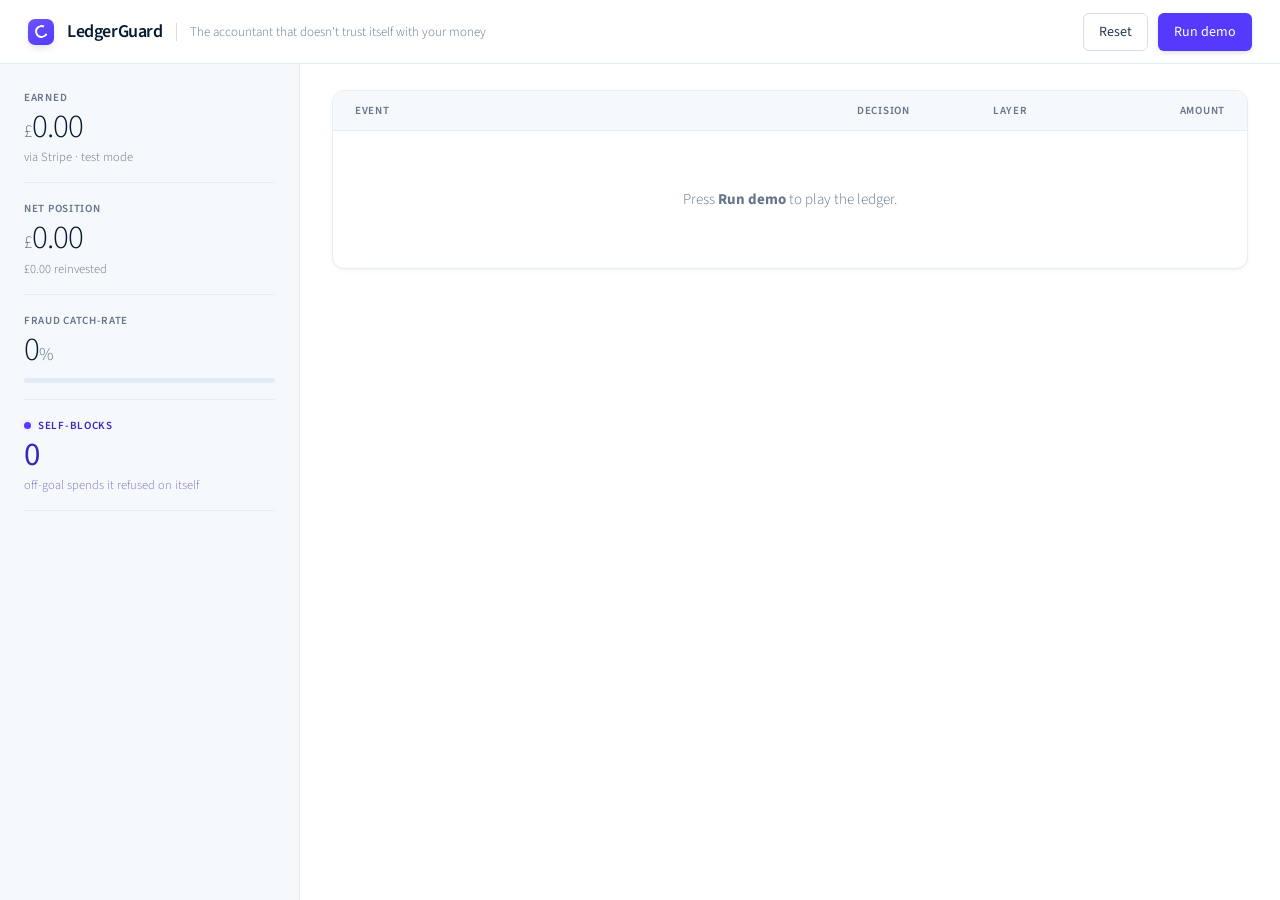
==== dashboard/index.html @ 9ee5ddbf "feat: live /state web server + Stripe-language dashboard; scrub handoff docs" ====
<!doctype html>
<html lang="en">
<head>
<meta charset="utf-8" />
<meta name="viewport" content="width=device-width, initial-scale=1" />
<title>LedgerGuard</title>
<link rel="preconnect" href="https://fonts.googleapis.com" />
<link rel="preconnect" href="https://fonts.gstatic.com" crossorigin />
<link href="https://fonts.googleapis.com/css2?family=Source+Sans+3:wght@300;400;500;600&family=Source+Code+Pro:wght@400;500;600&display=swap" rel="stylesheet" />
<style>
  /* Stripe-native design language adapted into a fintech ops dashboard.
     Two-axis visual system:
       - decision color (green/red/amber) says WHAT the agent decided
       - Stripe purple marks SELF-GOVERNANCE — the differentiator, never red,
         because the agent refusing its own bad spend is a trust signal, not an error.
     White canvas, deep-navy ink, weight-300 display numerals, mono for tabular
     money so decimals align, blue-tinted elevation. */
  :root {
    --bg: #ffffff;
    --canvas: #f6f9fc;
    --ink: #061b31;
    --label: #273951;
    --body: #64748d;
    --faint: #aab4c2;
    --border: #e5edf5;
    --border-strong: #d6dee8;
    --purple: #533afd;
    --purple-hover: #4434d4;
    --purple-ink: #3826c4;
    --purple-wash: #f3f1ff;
    --purple-edge: #ddd6ff;
    --green: #15be53;
    --green-ink: #0a7d36;
    --green-wash: #e8f8ef;
    --green-edge: #c4ead2;
    --red: #df1b41;
    --red-ink: #b3093c;
    --red-wash: #fdeef1;
    --red-edge: #f3cdd6;
    --amber: #e0a32e;
    --amber-ink: #8f6100;
    --amber-wash: #fdf4e3;
    --amber-edge: #f1ddb4;
    --shadow-amb: rgba(23,23,23,0.05) 0px 2px 5px -1px, rgba(23,23,23,0.03) 0px 1px 3px -1px;
    --shadow-lift: rgba(50,50,93,0.16) 0px 13px 27px -10px, rgba(0,0,0,0.08) 0px 8px 16px -10px;
    --mono: 'Source Code Pro', ui-monospace, SFMono-Regular, Menlo, monospace;
  }
  * { box-sizing: border-box; }
  html, body { margin: 0; }
  body {
    background: var(--bg); color: var(--ink);
    font-family: 'Source Sans 3', system-ui, -apple-system, 'Segoe UI', Roboto, sans-serif;
    font-feature-settings: "ss01";
    -webkit-font-smoothing: antialiased; text-rendering: optimizeLegibility;
  }
  .tnum { font-variant-numeric: tabular-nums; font-feature-settings: "ss01", "tnum"; }

  header {
    height: 64px; padding: 0 28px; border-bottom: 1px solid var(--border);
    display: flex; align-items: center; justify-content: space-between;
    background: rgba(255,255,255,0.86); backdrop-filter: blur(10px);
    position: sticky; top: 0; z-index: 10;
  }
  .brand { display: flex; align-items: center; gap: 13px; }
  .brand .logo {
    width: 26px; height: 26px; border-radius: 7px; flex: none;
    background: linear-gradient(150deg, #6b54ff, var(--purple));
    box-shadow: rgba(50,50,93,0.22) 0px 4px 9px -3px;
    position: relative;
  }
  .brand .logo::after {
    content: ""; position: absolute; inset: 0; margin: auto;
    width: 9px; height: 9px; border: 2px solid #fff; border-radius: 50%;
    border-right-color: transparent; transform: rotate(-20deg);
  }
  .brand .mark { font-size: 18px; font-weight: 600; letter-spacing: -0.4px; color: var(--ink); }
  .brand .div { width: 1px; height: 18px; background: var(--border-strong); }
  .brand .tag { font-size: 13px; color: var(--body); font-weight: 300; }
  .controls { display: flex; gap: 10px; }
  button {
    font-family: inherit; font-feature-settings: "ss01"; font-size: 14px; font-weight: 400;
    cursor: pointer; padding: 8px 15px; border-radius: 6px; border: 1px solid transparent;
    transition: background .15s, box-shadow .15s, border-color .15s;
  }
  .btn-primary { background: var(--purple); color: #fff; box-shadow: rgba(50,50,93,0.20) 0px 2px 5px -1px; }
  .btn-primary:hover { background: var(--purple-hover); }
  .btn-ghost { background: #fff; color: var(--label); border-color: var(--border-strong); }
  .btn-ghost:hover { border-color: var(--body); }
  button:disabled { opacity: .45; cursor: default; }

  .grid { display: grid; grid-template-columns: 300px 1fr; min-height: calc(100vh - 64px); }
  aside { background: var(--canvas); border-right: 1px solid var(--border); padding: 8px 24px 26px; }
  main { padding: 26px 32px; max-width: 1100px; }

  .metric { padding: 18px 0 16px; border-bottom: 1px solid var(--border); }
  .metric .k {
    font-size: 11px; font-weight: 600; letter-spacing: 0.7px; text-transform: uppercase; color: var(--body);
    display: flex; align-items: center; gap: 7px;
  }
  .metric .v { font-size: 33px; font-weight: 300; letter-spacing: -0.9px; color: var(--ink); margin-top: 5px; line-height: 1.04; }
  .metric .v small { font-size: 18px; color: var(--body); font-weight: 300; }
  .metric .sub { font-size: 12.5px; color: var(--body); font-weight: 300; margin-top: 4px; }
  .track { height: 5px; background: #e3ebf4; border-radius: 3px; margin-top: 11px; overflow: hidden; }
  .track > i { display: block; height: 100%; width: 0; background: var(--purple); border-radius: 3px; transition: width .55s cubic-bezier(.2,.7,.2,1); }

  /* the moat metric: marked by purple (intelligence), not red (error) */
  .metric.moat .k { color: var(--purple-ink); }
  .metric.moat .k .pip { width: 7px; height: 7px; border-radius: 50%; background: var(--purple); box-shadow: 0 0 0 3px var(--purple-wash); }
  .metric.moat .v { color: var(--purple-ink); font-weight: 400; }
  .metric.moat .sub { color: #7a72b8; }

  .pending-wrap:not(:empty) { margin-bottom: 22px; }
  .pending {
    border: 1px solid var(--amber-edge); border-radius: 12px; padding: 18px 20px;
    background: linear-gradient(180deg, var(--amber-wash), #fff); box-shadow: var(--shadow-lift);
  }
  .pending .head { display: flex; align-items: center; gap: 9px; }
  .pending .dot { width: 9px; height: 9px; border-radius: 50%; background: var(--amber); box-shadow: 0 0 0 4px rgba(224,163,46,0.16); }
  .pending .ttl { font-size: 12px; font-weight: 600; letter-spacing: .6px; text-transform: uppercase; color: var(--amber-ink); }
  .pending h3 { margin: 11px 0 5px; font-size: 19px; font-weight: 400; letter-spacing: -0.3px; color: var(--ink); }
  .pending p { margin: 0; font-size: 14px; font-weight: 300; line-height: 1.55; color: var(--body); }
  .pending .meta { margin-top: 9px; font-family: var(--mono); font-size: 12px; color: var(--label); }
  .pending .row { display: flex; gap: 10px; margin-top: 16px; }
  .pending .deny { background: #fff; color: var(--red-ink); border-color: var(--red-edge); }
  .pending .deny:hover { border-color: var(--red); }

  .ledger { border: 1px solid var(--border); border-radius: 12px; overflow: hidden; box-shadow: var(--shadow-amb); background: #fff; }
  .lhead {
    display: grid; grid-template-columns: 1fr 120px 96px 120px; gap: 16px;
    padding: 12px 22px; background: var(--canvas); border-bottom: 1px solid var(--border);
    font-size: 11px; font-weight: 600; letter-spacing: .7px; text-transform: uppercase; color: var(--body);
  }
  .lhead .r { text-align: right; }
  .empty { padding: 58px 20px; text-align: center; color: var(--body); font-weight: 300; font-size: 15px; }
  .lrow {
    display: grid; grid-template-columns: 1fr 120px 96px 120px; gap: 16px;
    padding: 17px 22px; align-items: center; border-bottom: 1px solid var(--border);
    animation: fade .35s ease;
  }
  .lrow:last-child { border-bottom: 0; }
  @keyframes fade { from { opacity: 0; transform: translateY(-3px); } to { opacity: 1; transform: none; } }
  .ev { display: flex; align-items: flex-start; gap: 12px; min-width: 0; }
  .ev .sd { width: 8px; height: 8px; border-radius: 50%; margin-top: 6px; flex: none; }
  .ev .sd.approve { background: var(--green); }
  .ev .sd.block { background: var(--red); }
  .ev .sd.escalate { background: var(--amber); }
  .ev .txt { min-width: 0; }
  .ev .beat { font-size: 14.5px; font-weight: 400; color: var(--ink); line-height: 1.45; }
  .ev .reason { font-size: 12.5px; font-weight: 300; color: var(--body); margin-top: 3px; line-height: 1.55; }
  .gov-tag {
    display: inline-flex; align-items: center; gap: 5px; margin-top: 8px;
    font-size: 10px; font-weight: 600; letter-spacing: .5px; text-transform: uppercase; color: var(--purple-ink);
    background: var(--purple-wash); border: 1px solid var(--purple-edge); padding: 3px 8px 3px 6px; border-radius: 5px;
  }
  .gov-tag::before { content: ""; width: 5px; height: 5px; border-radius: 50%; background: var(--purple); }
  .badge {
    justify-self: start; font-size: 11.5px; font-weight: 500; letter-spacing: .1px;
    padding: 2px 9px; border-radius: 4px; border: 1px solid transparent;
  }
  .badge.approve { background: var(--green-wash); color: var(--green-ink); border-color: var(--green-edge); }
  .badge.block { background: var(--red-wash); color: var(--red-ink); border-color: var(--red-edge); }
  .badge.escalate { background: var(--amber-wash); color: var(--amber-ink); border-color: var(--amber-edge); }
  .layer { font-family: var(--mono); font-size: 12px; font-weight: 500; color: var(--body); letter-spacing: -0.2px; }
  .amt { text-align: right; font-family: var(--mono); font-size: 13.5px; font-weight: 500; color: var(--ink); letter-spacing: -0.3px; }
  .amt.zero { color: var(--faint); font-weight: 400; }

  /* self-governance rows grouped by a faint PURPLE wash (the differentiator),
     while the decision itself keeps its red "Blocked" badge. */
  .lrow.selfgov { background: linear-gradient(90deg, var(--purple-wash), #fff 78%); }
  .lrow.selfgov .ev .beat { font-weight: 500; }
  /* self-governance owns the row signal end-to-end: the status dot goes purple
     (intelligence), even though the Decision badge keeps its literal colour. */
  .lrow.selfgov .ev .sd { background: var(--purple); }
</style>
</head>
<body>
<header>
  <div class="brand">
    <span class="logo"></span>
    <span class="mark">LedgerGuard</span>
    <span class="div"></span>
    <span class="tag">The accountant that doesn't trust itself with your money</span>
  </div>
  <div class="controls">
    <button class="btn-ghost" id="reset">Reset</button>
    <button class="btn-primary" id="run">Run demo</button>
  </div>
</header>

<div class="grid">
  <aside>
    <div class="metric">
      <div class="k">Earned</div>
      <div class="v tnum" id="earnings"><small>&pound;</small>0.00</div>
      <div class="sub">via Stripe &middot; test mode</div>
    </div>
    <div class="metric">
      <div class="k">Net position</div>
      <div class="v tnum" id="net"><small>&pound;</small>0.00</div>
      <div class="sub" id="spendsub">&pound;0.00 reinvested</div>
    </div>
    <div class="metric">
      <div class="k">Fraud catch-rate</div>
      <div class="v tnum" id="catch">0<small>%</small></div>
      <div class="track"><i id="catchbar"></i></div>
    </div>
    <div class="metric moat">
      <div class="k"><span class="pip"></span>Self-blocks</div>
      <div class="v tnum" id="selfblocks">0</div>
      <div class="sub">off-goal spends it refused on itself</div>
    </div>
  </aside>

  <main>
    <div class="pending-wrap" id="pending"></div>
    <div class="ledger">
      <div class="lhead">
        <span>Event</span><span>Decision</span><span>Layer</span><span class="r">Amount</span>
      </div>
      <div id="feed"><div class="empty">Press <b>Run demo</b> to play the ledger.</div></div>
    </div>
  </main>
</div>

<script>
const money = n => "\u00A3" + Number(n || 0).toFixed(2);
const DLABEL = { approve: "Approved", block: "Blocked", escalate: "Escalated" };
const LLABEL = { rules: "Rules", llm: "LLM", escalate: "Escalate" };

function isSelfGov(r) { return r.kind === "self_spend"; }

function render(s) {
  document.getElementById("earnings").innerHTML = "<small>\u00A3</small>" + Number(s.earnings||0).toFixed(2);
  const net = Number(s.net||0);
  document.getElementById("net").innerHTML = (net<0?"-":"") + "<small>\u00A3</small>" + Math.abs(net).toFixed(2);
  document.getElementById("spendsub").textContent = money(s.spend) + " reinvested";
  const pct = Math.round((s.catch_rate||0)*100);
  document.getElementById("catch").innerHTML = pct + "<small>%</small>";
  document.getElementById("catchbar").style.width = pct + "%";
  document.getElementById("selfblocks").textContent =
    (s.timeline||[]).filter(r => r.kind==="self_spend" && r.decision==="block").length;

  const p = document.getElementById("pending");
  const a = s.awaiting_approval;
  p.innerHTML = a ? `
    <div class="pending">
      <div class="head"><span class="dot"></span><span class="ttl">Owner approval needed</span></div>
      <h3>${a.beat || a.event_id}</h3>
      <p>${a.reason || ""}</p>
      <div class="meta">risk ${a.risk ?? "?"}${a.amount!=null ? "  \u00B7  "+money(a.amount)+" "+(a.currency||"") : ""}</div>
      <div class="row">
        <button class="btn-primary" onclick="act('${a.approve_url}')">Approve</button>
        <button class="btn-ghost deny" onclick="act('${a.deny_url}')">Deny</button>
      </div>
    </div>` : "";

  const feed = document.getElementById("feed");
  const rows = s.timeline || [];
  if (!rows.length) { feed.innerHTML = `<div class="empty">Press <b>Run demo</b> to play the ledger.</div>`; return; }
  feed.innerHTML = rows.map(r => {
    const self = isSelfGov(r);
    const amt = r.amount!=null ? money(r.amount) : "&mdash;";
    const gov = self ? `<span class="gov-tag">Self-governance</span>` : "";
    return `
      <div class="lrow ${self ? "selfgov" : ""}">
        <div class="ev">
          <span class="sd ${r.decision}"></span>
          <span class="txt">
            <span class="beat">${r.beat || r.id}</span>
            <span class="reason">${r.reason || ""}</span>
            ${gov}
          </span>
        </div>
        <span class="badge ${r.decision}">${DLABEL[r.decision]||r.decision}</span>
        <span class="layer">${LLABEL[r.layer]||r.layer||""}</span>
        <span class="amt tnum ${r.amount==null?"zero":""}">${amt}</span>
      </div>`;
  }).join("");
}

async function poll() { try { render(await (await fetch("/state")).json()); } catch (e) {} }
async function act(url) { await fetch(url, { method: "POST" }); poll(); }
document.getElementById("run").onclick   = async () => { await fetch("/run",   { method: "POST" }); };
document.getElementById("reset").onclick = async () => { await fetch("/reset", { method: "POST" }); poll(); };
setInterval(poll, 1000);
poll();
</script>
</body>
</html>
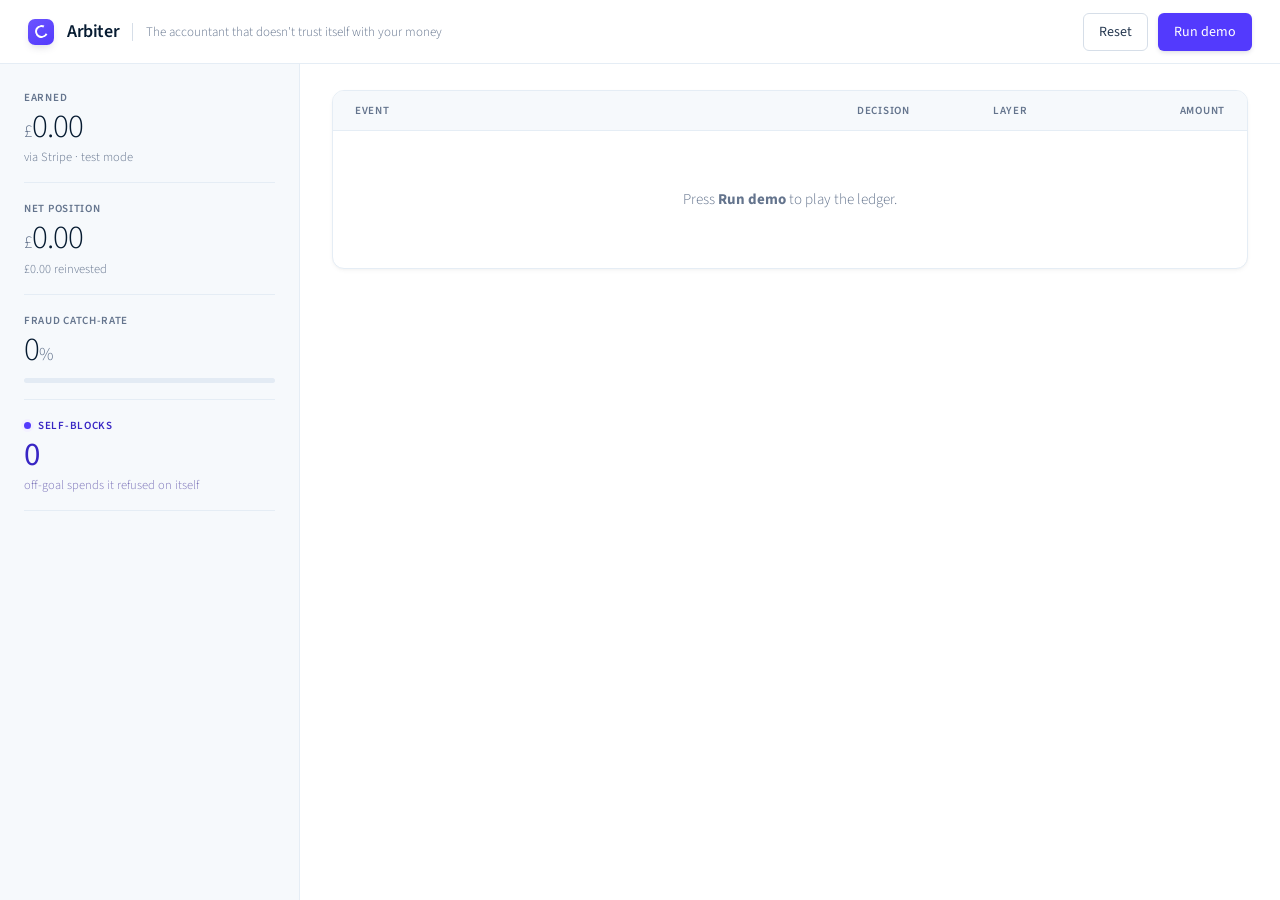
==== commit 32977525: "rename: ledgerguard -> arbiter Project rename across the tree: package dir (git mv, history preserve" ====
--- a/dashboard/index.html
+++ b/dashboard/index.html
@@ -3,7 +3,7 @@
 <head>
 <meta charset="utf-8" />
 <meta name="viewport" content="width=device-width, initial-scale=1" />
-<title>LedgerGuard</title>
+<title>Arbiter</title>
 <link rel="preconnect" href="https://fonts.googleapis.com" />
 <link rel="preconnect" href="https://fonts.gstatic.com" crossorigin />
 <link href="https://fonts.googleapis.com/css2?family=Source+Sans+3:wght@300;400;500;600&family=Source+Code+Pro:wght@400;500;600&display=swap" rel="stylesheet" />
@@ -177,7 +177,7 @@
 <header>
   <div class="brand">
     <span class="logo"></span>
-    <span class="mark">LedgerGuard</span>
+    <span class="mark">Arbiter</span>
     <span class="div"></span>
     <span class="tag">The accountant that doesn't trust itself with your money</span>
   </div>
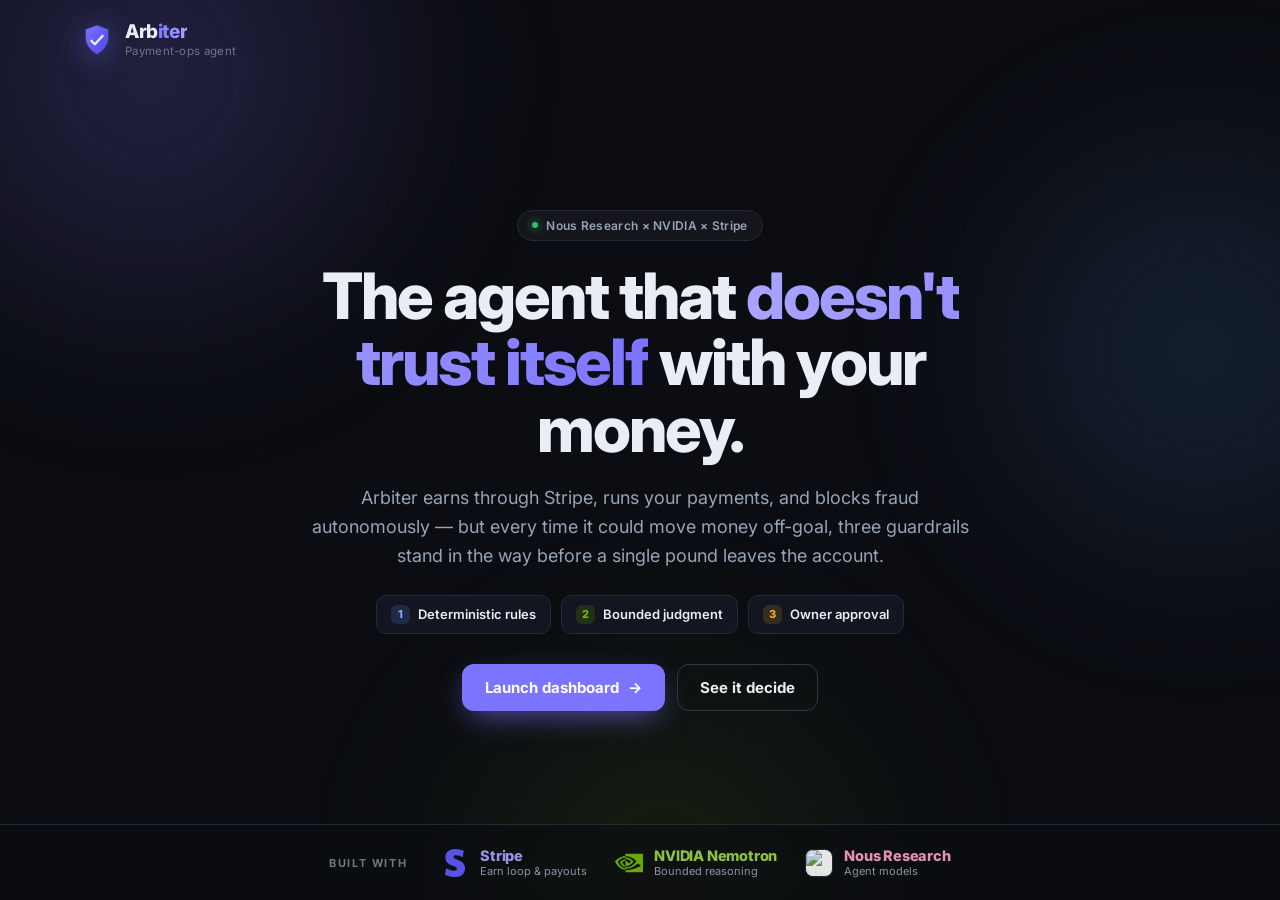
==== commit ababeeae: "Add Arbiter dashboard build (landing + app, run-demo, live poll, approve/deny)" ====
--- a/dashboard/index.html
+++ b/dashboard/index.html
@@ -1,289 +1,255 @@
-<!doctype html>
+<!DOCTYPE html>
 <html lang="en">
 <head>
-<meta charset="utf-8" />
-<meta name="viewport" content="width=device-width, initial-scale=1" />
-<title>Arbiter</title>
-<link rel="preconnect" href="https://fonts.googleapis.com" />
-<link rel="preconnect" href="https://fonts.gstatic.com" crossorigin />
-<link href="https://fonts.googleapis.com/css2?family=Source+Sans+3:wght@300;400;500;600&family=Source+Code+Pro:wght@400;500;600&display=swap" rel="stylesheet" />
-<style>
-  /* Stripe-native design language adapted into a fintech ops dashboard.
-     Two-axis visual system:
-       - decision color (green/red/amber) says WHAT the agent decided
-       - Stripe purple marks SELF-GOVERNANCE — the differentiator, never red,
-         because the agent refusing its own bad spend is a trust signal, not an error.
-     White canvas, deep-navy ink, weight-300 display numerals, mono for tabular
-     money so decimals align, blue-tinted elevation. */
-  :root {
-    --bg: #ffffff;
-    --canvas: #f6f9fc;
-    --ink: #061b31;
-    --label: #273951;
-    --body: #64748d;
-    --faint: #aab4c2;
-    --border: #e5edf5;
-    --border-strong: #d6dee8;
-    --purple: #533afd;
-    --purple-hover: #4434d4;
-    --purple-ink: #3826c4;
-    --purple-wash: #f3f1ff;
-    --purple-edge: #ddd6ff;
-    --green: #15be53;
-    --green-ink: #0a7d36;
-    --green-wash: #e8f8ef;
-    --green-edge: #c4ead2;
-    --red: #df1b41;
-    --red-ink: #b3093c;
-    --red-wash: #fdeef1;
-    --red-edge: #f3cdd6;
-    --amber: #e0a32e;
-    --amber-ink: #8f6100;
-    --amber-wash: #fdf4e3;
-    --amber-edge: #f1ddb4;
-    --shadow-amb: rgba(23,23,23,0.05) 0px 2px 5px -1px, rgba(23,23,23,0.03) 0px 1px 3px -1px;
-    --shadow-lift: rgba(50,50,93,0.16) 0px 13px 27px -10px, rgba(0,0,0,0.08) 0px 8px 16px -10px;
-    --mono: 'Source Code Pro', ui-monospace, SFMono-Regular, Menlo, monospace;
-  }
-  * { box-sizing: border-box; }
-  html, body { margin: 0; }
-  body {
-    background: var(--bg); color: var(--ink);
-    font-family: 'Source Sans 3', system-ui, -apple-system, 'Segoe UI', Roboto, sans-serif;
-    font-feature-settings: "ss01";
-    -webkit-font-smoothing: antialiased; text-rendering: optimizeLegibility;
-  }
-  .tnum { font-variant-numeric: tabular-nums; font-feature-settings: "ss01", "tnum"; }
-
-  header {
-    height: 64px; padding: 0 28px; border-bottom: 1px solid var(--border);
-    display: flex; align-items: center; justify-content: space-between;
-    background: rgba(255,255,255,0.86); backdrop-filter: blur(10px);
-    position: sticky; top: 0; z-index: 10;
-  }
-  .brand { display: flex; align-items: center; gap: 13px; }
-  .brand .logo {
-    width: 26px; height: 26px; border-radius: 7px; flex: none;
-    background: linear-gradient(150deg, #6b54ff, var(--purple));
-    box-shadow: rgba(50,50,93,0.22) 0px 4px 9px -3px;
-    position: relative;
-  }
-  .brand .logo::after {
-    content: ""; position: absolute; inset: 0; margin: auto;
-    width: 9px; height: 9px; border: 2px solid #fff; border-radius: 50%;
-    border-right-color: transparent; transform: rotate(-20deg);
-  }
-  .brand .mark { font-size: 18px; font-weight: 600; letter-spacing: -0.4px; color: var(--ink); }
-  .brand .div { width: 1px; height: 18px; background: var(--border-strong); }
-  .brand .tag { font-size: 13px; color: var(--body); font-weight: 300; }
-  .controls { display: flex; gap: 10px; }
-  button {
-    font-family: inherit; font-feature-settings: "ss01"; font-size: 14px; font-weight: 400;
-    cursor: pointer; padding: 8px 15px; border-radius: 6px; border: 1px solid transparent;
-    transition: background .15s, box-shadow .15s, border-color .15s;
-  }
-  .btn-primary { background: var(--purple); color: #fff; box-shadow: rgba(50,50,93,0.20) 0px 2px 5px -1px; }
-  .btn-primary:hover { background: var(--purple-hover); }
-  .btn-ghost { background: #fff; color: var(--label); border-color: var(--border-strong); }
-  .btn-ghost:hover { border-color: var(--body); }
-  button:disabled { opacity: .45; cursor: default; }
-
-  .grid { display: grid; grid-template-columns: 300px 1fr; min-height: calc(100vh - 64px); }
-  aside { background: var(--canvas); border-right: 1px solid var(--border); padding: 8px 24px 26px; }
-  main { padding: 26px 32px; max-width: 1100px; }
-
-  .metric { padding: 18px 0 16px; border-bottom: 1px solid var(--border); }
-  .metric .k {
-    font-size: 11px; font-weight: 600; letter-spacing: 0.7px; text-transform: uppercase; color: var(--body);
-    display: flex; align-items: center; gap: 7px;
-  }
-  .metric .v { font-size: 33px; font-weight: 300; letter-spacing: -0.9px; color: var(--ink); margin-top: 5px; line-height: 1.04; }
-  .metric .v small { font-size: 18px; color: var(--body); font-weight: 300; }
-  .metric .sub { font-size: 12.5px; color: var(--body); font-weight: 300; margin-top: 4px; }
-  .track { height: 5px; background: #e3ebf4; border-radius: 3px; margin-top: 11px; overflow: hidden; }
-  .track > i { display: block; height: 100%; width: 0; background: var(--purple); border-radius: 3px; transition: width .55s cubic-bezier(.2,.7,.2,1); }
-
-  /* the moat metric: marked by purple (intelligence), not red (error) */
-  .metric.moat .k { color: var(--purple-ink); }
-  .metric.moat .k .pip { width: 7px; height: 7px; border-radius: 50%; background: var(--purple); box-shadow: 0 0 0 3px var(--purple-wash); }
-  .metric.moat .v { color: var(--purple-ink); font-weight: 400; }
-  .metric.moat .sub { color: #7a72b8; }
-
-  .pending-wrap:not(:empty) { margin-bottom: 22px; }
-  .pending {
-    border: 1px solid var(--amber-edge); border-radius: 12px; padding: 18px 20px;
-    background: linear-gradient(180deg, var(--amber-wash), #fff); box-shadow: var(--shadow-lift);
-  }
-  .pending .head { display: flex; align-items: center; gap: 9px; }
-  .pending .dot { width: 9px; height: 9px; border-radius: 50%; background: var(--amber); box-shadow: 0 0 0 4px rgba(224,163,46,0.16); }
-  .pending .ttl { font-size: 12px; font-weight: 600; letter-spacing: .6px; text-transform: uppercase; color: var(--amber-ink); }
-  .pending h3 { margin: 11px 0 5px; font-size: 19px; font-weight: 400; letter-spacing: -0.3px; color: var(--ink); }
-  .pending p { margin: 0; font-size: 14px; font-weight: 300; line-height: 1.55; color: var(--body); }
-  .pending .meta { margin-top: 9px; font-family: var(--mono); font-size: 12px; color: var(--label); }
-  .pending .row { display: flex; gap: 10px; margin-top: 16px; }
-  .pending .deny { background: #fff; color: var(--red-ink); border-color: var(--red-edge); }
-  .pending .deny:hover { border-color: var(--red); }
-
-  .ledger { border: 1px solid var(--border); border-radius: 12px; overflow: hidden; box-shadow: var(--shadow-amb); background: #fff; }
-  .lhead {
-    display: grid; grid-template-columns: 1fr 120px 96px 120px; gap: 16px;
-    padding: 12px 22px; background: var(--canvas); border-bottom: 1px solid var(--border);
-    font-size: 11px; font-weight: 600; letter-spacing: .7px; text-transform: uppercase; color: var(--body);
-  }
-  .lhead .r { text-align: right; }
-  .empty { padding: 58px 20px; text-align: center; color: var(--body); font-weight: 300; font-size: 15px; }
-  .lrow {
-    display: grid; grid-template-columns: 1fr 120px 96px 120px; gap: 16px;
-    padding: 17px 22px; align-items: center; border-bottom: 1px solid var(--border);
-    animation: fade .35s ease;
-  }
-  .lrow:last-child { border-bottom: 0; }
-  @keyframes fade { from { opacity: 0; transform: translateY(-3px); } to { opacity: 1; transform: none; } }
-  .ev { display: flex; align-items: flex-start; gap: 12px; min-width: 0; }
-  .ev .sd { width: 8px; height: 8px; border-radius: 50%; margin-top: 6px; flex: none; }
-  .ev .sd.approve { background: var(--green); }
-  .ev .sd.block { background: var(--red); }
-  .ev .sd.escalate { background: var(--amber); }
-  .ev .txt { min-width: 0; }
-  .ev .beat { font-size: 14.5px; font-weight: 400; color: var(--ink); line-height: 1.45; }
-  .ev .reason { font-size: 12.5px; font-weight: 300; color: var(--body); margin-top: 3px; line-height: 1.55; }
-  .gov-tag {
-    display: inline-flex; align-items: center; gap: 5px; margin-top: 8px;
-    font-size: 10px; font-weight: 600; letter-spacing: .5px; text-transform: uppercase; color: var(--purple-ink);
-    background: var(--purple-wash); border: 1px solid var(--purple-edge); padding: 3px 8px 3px 6px; border-radius: 5px;
-  }
-  .gov-tag::before { content: ""; width: 5px; height: 5px; border-radius: 50%; background: var(--purple); }
-  .badge {
-    justify-self: start; font-size: 11.5px; font-weight: 500; letter-spacing: .1px;
-    padding: 2px 9px; border-radius: 4px; border: 1px solid transparent;
-  }
-  .badge.approve { background: var(--green-wash); color: var(--green-ink); border-color: var(--green-edge); }
-  .badge.block { background: var(--red-wash); color: var(--red-ink); border-color: var(--red-edge); }
-  .badge.escalate { background: var(--amber-wash); color: var(--amber-ink); border-color: var(--amber-edge); }
-  .layer { font-family: var(--mono); font-size: 12px; font-weight: 500; color: var(--body); letter-spacing: -0.2px; }
-  .amt { text-align: right; font-family: var(--mono); font-size: 13.5px; font-weight: 500; color: var(--ink); letter-spacing: -0.3px; }
-  .amt.zero { color: var(--faint); font-weight: 400; }
-
-  /* self-governance rows grouped by a faint PURPLE wash (the differentiator),
-     while the decision itself keeps its red "Blocked" badge. */
-  .lrow.selfgov { background: linear-gradient(90deg, var(--purple-wash), #fff 78%); }
-  .lrow.selfgov .ev .beat { font-weight: 500; }
-  /* self-governance owns the row signal end-to-end: the status dot goes purple
-     (intelligence), even though the Decision badge keeps its literal colour. */
-  .lrow.selfgov .ev .sd { background: var(--purple); }
-</style>
+  <meta charset="UTF-8" />
+  <meta name="viewport" content="width=device-width, initial-scale=1.0" />
+  <title>Arbiter — Autonomous payment ops, on a leash</title>
+  <link rel="preconnect" href="https://fonts.googleapis.com" />
+  <link rel="preconnect" href="https://fonts.gstatic.com" crossorigin />
+  <link href="https://fonts.googleapis.com/css2?family=Inter:wght@400;500;600;700;800;900&family=JetBrains+Mono:wght@400;500&display=swap" rel="stylesheet" />
+  <style>
+    :root {
+      --bg: #0b0d12;
+      --surface: #121620;
+      --line: #232a36;
+      --line-2: #2f3848;
+      --text: #e9edf4;
+      --muted: #98a4b6;
+      --faint: #6b7686;
+      --accent: #7c74ff;
+      --accent-2: #5b54e6;
+      --approve: #2fbf74;
+      --nvidia: #76b900;
+      --stripe: #635bff;
+      --nous: #ff7eb6;
+    }
+
+    * { box-sizing: border-box; }
+    html { scroll-behavior: smooth; }
+    body {
+      margin: 0;
+      min-height: 100vh;
+      background: var(--bg);
+      color: var(--text);
+      font-family: "Inter", "Segoe UI", system-ui, -apple-system, Roboto, Helvetica, Arial, sans-serif;
+      -webkit-font-smoothing: antialiased;
+      text-rendering: optimizeLegibility;
+      display: flex;
+      flex-direction: column;
+      overflow-x: hidden;
+      position: relative;
+    }
+    a { color: inherit; text-decoration: none; }
+
+    /* ---- ambient background ---- */
+    .orb { position: fixed; border-radius: 50%; filter: blur(90px); opacity: 0.5; pointer-events: none; z-index: 0; }
+    .orb-1 { width: 620px; height: 620px; top: -240px; left: -160px; background: radial-gradient(circle, rgba(124,116,255,0.55), transparent 70%); }
+    .orb-2 { width: 520px; height: 520px; top: 10%; right: -180px; background: radial-gradient(circle, rgba(91,155,255,0.4), transparent 70%); }
+    .orb-3 { width: 560px; height: 560px; bottom: -260px; left: 30%; background: radial-gradient(circle, rgba(118,185,0,0.28), transparent 70%); }
+    .grid-overlay {
+      position: fixed; inset: 0; z-index: 0; pointer-events: none; opacity: 0.4;
+      background-image:
+        linear-gradient(rgba(255,255,255,0.025) 1px, transparent 1px),
+        linear-gradient(90deg, rgba(255,255,255,0.025) 1px, transparent 1px);
+      background-size: 64px 64px;
+      -webkit-mask-image: radial-gradient(ellipse 80% 60% at 50% 40%, #000 30%, transparent 75%);
+      mask-image: radial-gradient(ellipse 80% 60% at 50% 40%, #000 30%, transparent 75%);
+    }
+
+    /* ---- top bar (branding always visible) ---- */
+    .topbar {
+      position: relative; z-index: 3;
+      display: flex; align-items: center; justify-content: space-between;
+      padding: 22px 30px;
+      max-width: 1180px; width: 100%; margin: 0 auto;
+    }
+    .brand { display: flex; align-items: center; gap: 11px; }
+    .brand-mark { filter: drop-shadow(0 4px 14px rgba(124,116,255,0.5)); }
+    .brand-text h1 { margin: 0; font-size: 19px; font-weight: 800; letter-spacing: -0.4px; line-height: 1; }
+    .brand-text h1 span { background: linear-gradient(90deg, var(--accent), #aaa4ff); -webkit-background-clip: text; background-clip: text; -webkit-text-fill-color: transparent; }
+    .brand-text p { margin: 3px 0 0; color: var(--faint); font-size: 11.5px; letter-spacing: 0.3px; }
+    .top-link {
+      font-size: 13.5px; font-weight: 600; color: var(--muted);
+      padding: 8px 14px; border: 1px solid var(--line-2); border-radius: 9px;
+      transition: background 0.15s, color 0.15s, border-color 0.15s;
+    }
+    .top-link:hover { background: var(--surface); color: var(--text); border-color: var(--line-2); }
+
+    /* ---- hero ---- */
+    .hero {
+      position: relative; z-index: 2; flex: 1;
+      display: flex; flex-direction: column; align-items: center; justify-content: center;
+      text-align: center; padding: 40px 24px 24px; gap: 22px;
+      max-width: 880px; margin: 0 auto; width: 100%;
+    }
+    .badge {
+      display: inline-flex; align-items: center; gap: 8px;
+      font-size: 12px; font-weight: 600; letter-spacing: 0.3px;
+      color: var(--muted); background: rgba(255,255,255,0.04);
+      border: 1px solid var(--line); border-radius: 999px; padding: 7px 14px;
+    }
+    .badge .dot { width: 6px; height: 6px; border-radius: 50%; background: var(--approve); box-shadow: 0 0 10px var(--approve); }
+
+    .hero h2 {
+      margin: 0; font-size: clamp(38px, 6vw, 64px); line-height: 1.04;
+      font-weight: 800; letter-spacing: -2px; max-width: 16ch;
+    }
+    .hero h2 .grad { background: linear-gradient(90deg, #aaa4ff, var(--accent)); -webkit-background-clip: text; background-clip: text; -webkit-text-fill-color: transparent; }
+    .hero .sub {
+      margin: 0; color: var(--muted); font-size: clamp(15px, 1.8vw, 18px);
+      line-height: 1.6; max-width: 60ch;
+    }
+
+    .pills { display: flex; flex-wrap: wrap; gap: 10px; justify-content: center; margin-top: 2px; }
+    .pill {
+      display: inline-flex; align-items: center; gap: 8px;
+      font-size: 13px; font-weight: 600; color: var(--text);
+      background: var(--surface); border: 1px solid var(--line); border-radius: 10px;
+      padding: 9px 14px;
+    }
+    .pill b { display: grid; place-items: center; width: 19px; height: 19px; border-radius: 6px; font-size: 11px; font-weight: 800; }
+    .pill-1 b { background: rgba(91,155,255,0.16); color: #79adff; }
+    .pill-2 b { background: rgba(118,185,0,0.16); color: var(--nvidia); }
+    .pill-3 b { background: rgba(240,169,46,0.16); color: #f0a92e; }
+
+    .cta-row { display: flex; flex-wrap: wrap; gap: 12px; justify-content: center; margin-top: 8px; }
+    .btn {
+      display: inline-flex; align-items: center; gap: 9px;
+      font-size: 15px; font-weight: 700; font-family: inherit;
+      padding: 13px 22px; border-radius: 12px; cursor: pointer;
+      border: 1px solid transparent; transition: transform 0.12s, box-shadow 0.18s, background 0.18s, border-color 0.18s;
+    }
+    .btn-primary { background: var(--accent); color: #fff; box-shadow: 0 10px 30px -8px rgba(124,116,255,0.7); }
+    .btn-primary:hover { background: #8b83ff; transform: translateY(-2px); box-shadow: 0 16px 40px -10px rgba(124,116,255,0.8); }
+    .btn-primary .arrow { transition: transform 0.18s; }
+    .btn-primary:hover .arrow { transform: translateX(4px); }
+    .btn-ghost { background: transparent; color: var(--text); border-color: var(--line-2); }
+    .btn-ghost:hover { background: var(--surface); transform: translateY(-2px); }
+
+    /* ---- tech strip ---- */
+    .tech {
+      position: relative; z-index: 2;
+      border-top: 1px solid var(--line);
+      background: rgba(11,13,18,0.6);
+      -webkit-backdrop-filter: blur(8px); backdrop-filter: blur(8px);
+      padding: 22px 30px;
+    }
+    .tech-inner { max-width: 1180px; margin: 0 auto; display: flex; align-items: center; justify-content: center; flex-wrap: wrap; gap: 14px 34px; }
+    .tech-label { font-size: 11px; text-transform: uppercase; letter-spacing: 1.6px; color: var(--faint); font-weight: 700; }
+    .logos { display: flex; align-items: center; flex-wrap: wrap; gap: 16px 28px; }
+    .logo {
+      display: flex; align-items: center; gap: 11px;
+      opacity: 0.9; transition: opacity 0.18s, transform 0.18s;
+    }
+    .logo:hover { opacity: 1; transform: translateY(-1px); }
+    .logo-mark { display: flex; align-items: center; justify-content: center; height: 28px; flex: 0 0 auto; }
+    .logo-mark svg { height: 28px; width: auto; display: block; }
+    .logo-mark img { width: 28px; height: 28px; border-radius: 8px; object-fit: cover; display: block; border: 1px solid var(--line); background: #fff; }
+    .logo-text { line-height: 1.2; }
+    .logo-name { font-size: 14.5px; font-weight: 800; letter-spacing: -0.2px; }
+    .logo-role { font-size: 11px; color: var(--muted); }
+
+    .mark-stripe { color: var(--stripe); }
+    .mark-nvidia { color: var(--nvidia); }
+    .mark-nous { color: #e7e9f0; }
+    .name-stripe { color: #a9a3ff; }
+    .name-nvidia { color: #9fd44a; }
+    .name-nous { color: #ff9ec9; }
+
+    /* ---- entrance animation ---- */
+    .reveal { opacity: 0; transform: translateY(14px); animation: rise 0.7s cubic-bezier(0.2, 0.7, 0.2, 1) forwards; }
+    .d1 { animation-delay: 0.05s; } .d2 { animation-delay: 0.14s; } .d3 { animation-delay: 0.23s; }
+    .d4 { animation-delay: 0.32s; } .d5 { animation-delay: 0.41s; } .d6 { animation-delay: 0.5s; }
+    @keyframes rise { to { opacity: 1; transform: none; } }
+    .float { animation: float 5s ease-in-out infinite; }
+    @keyframes float { 0%,100% { transform: translateY(0); } 50% { transform: translateY(-7px); } }
+    @media (prefers-reduced-motion: reduce) { .reveal, .float { animation: none; opacity: 1; transform: none; } }
+
+    @media (max-width: 560px) {
+      .topbar { padding: 18px 18px; }
+      .brand-text p { display: none; }
+      .tech-inner { flex-direction: column; gap: 16px; }
+    }
+  </style>
 </head>
 <body>
-<header>
-  <div class="brand">
-    <span class="logo"></span>
-    <span class="mark">Arbiter</span>
-    <span class="div"></span>
-    <span class="tag">The accountant that doesn't trust itself with your money</span>
-  </div>
-  <div class="controls">
-    <button class="btn-ghost" id="reset">Reset</button>
-    <button class="btn-primary" id="run">Run demo</button>
-  </div>
-</header>
-
-<div class="grid">
-  <aside>
-    <div class="metric">
-      <div class="k">Earned</div>
-      <div class="v tnum" id="earnings"><small>&pound;</small>0.00</div>
-      <div class="sub">via Stripe &middot; test mode</div>
+  <div class="orb orb-1"></div>
+  <div class="orb orb-2"></div>
+  <div class="orb orb-3"></div>
+  <div class="grid-overlay"></div>
+
+  <!-- Shared brand gradient -->
+  <svg width="0" height="0" aria-hidden="true"><defs>
+    <linearGradient id="lg" x1="0" y1="0" x2="1" y2="1">
+      <stop offset="0" stop-color="#7a73ff" /><stop offset="1" stop-color="#4f46e5" />
+    </linearGradient>
+  </defs></svg>
+
+  <!-- Top bar -->
+  <header class="topbar reveal d1">
+    <a class="brand" href="dashboard.html">
+      <svg class="brand-mark" viewBox="0 0 48 48" width="34" height="34" aria-hidden="true">
+        <path d="M24 3l16 6v11c0 11-7 19-16 24C15 39 8 31 8 20V9l16-6z" fill="url(#lg)"/>
+        <path d="M16 25l5 5 11-12" fill="none" stroke="#eef0ff" stroke-width="3.2" stroke-linecap="round" stroke-linejoin="round"/>
+      </svg>
+      <div class="brand-text">
+        <h1>Arb<span>iter</span></h1>
+        <p>Payment-ops agent</p>
+      </div>
+    </a>
+  </header>
+
+  <!-- Hero -->
+  <main class="hero">
+    <span class="badge reveal d2"><span class="dot"></span> Nous Research × NVIDIA × Stripe</span>
+
+    <h2 class="reveal d2">The agent that <span class="grad">doesn't trust itself</span> with your money.</h2>
+
+    <p class="sub reveal d3">
+      Arbiter earns through Stripe, runs your payments, and blocks fraud autonomously —
+      but every time it could move money off-goal, three guardrails stand in the way before a
+      single pound leaves the account.
+    </p>
+
+    <div class="pills reveal d4">
+      <span class="pill pill-1"><b>1</b> Deterministic rules</span>
+      <span class="pill pill-2"><b>2</b> Bounded judgment</span>
+      <span class="pill pill-3"><b>3</b> Owner approval</span>
     </div>
-    <div class="metric">
-      <div class="k">Net position</div>
-      <div class="v tnum" id="net"><small>&pound;</small>0.00</div>
-      <div class="sub" id="spendsub">&pound;0.00 reinvested</div>
-    </div>
-    <div class="metric">
-      <div class="k">Fraud catch-rate</div>
-      <div class="v tnum" id="catch">0<small>%</small></div>
-      <div class="track"><i id="catchbar"></i></div>
-    </div>
-    <div class="metric moat">
-      <div class="k"><span class="pip"></span>Self-blocks</div>
-      <div class="v tnum" id="selfblocks">0</div>
-      <div class="sub">off-goal spends it refused on itself</div>
-    </div>
-  </aside>
-
-  <main>
-    <div class="pending-wrap" id="pending"></div>
-    <div class="ledger">
-      <div class="lhead">
-        <span>Event</span><span>Decision</span><span>Layer</span><span class="r">Amount</span>
-      </div>
-      <div id="feed"><div class="empty">Press <b>Run demo</b> to play the ledger.</div></div>
+
+    <div class="cta-row reveal d5">
+      <a class="btn btn-primary" href="dashboard.html">Launch dashboard <span class="arrow">→</span></a>
+      <a class="btn btn-ghost" href="dashboard.html#/overview">See it decide</a>
     </div>
   </main>
-</div>
-
-<script>
-const money = n => "\u00A3" + Number(n || 0).toFixed(2);
-const DLABEL = { approve: "Approved", block: "Blocked", escalate: "Escalated" };
-const LLABEL = { rules: "Rules", llm: "LLM", escalate: "Escalate" };
-
-function isSelfGov(r) { return r.kind === "self_spend"; }
-
-function render(s) {
-  document.getElementById("earnings").innerHTML = "<small>\u00A3</small>" + Number(s.earnings||0).toFixed(2);
-  const net = Number(s.net||0);
-  document.getElementById("net").innerHTML = (net<0?"-":"") + "<small>\u00A3</small>" + Math.abs(net).toFixed(2);
-  document.getElementById("spendsub").textContent = money(s.spend) + " reinvested";
-  const pct = Math.round((s.catch_rate||0)*100);
-  document.getElementById("catch").innerHTML = pct + "<small>%</small>";
-  document.getElementById("catchbar").style.width = pct + "%";
-  document.getElementById("selfblocks").textContent =
-    (s.timeline||[]).filter(r => r.kind==="self_spend" && r.decision==="block").length;
-
-  const p = document.getElementById("pending");
-  const a = s.awaiting_approval;
-  p.innerHTML = a ? `
-    <div class="pending">
-      <div class="head"><span class="dot"></span><span class="ttl">Owner approval needed</span></div>
-      <h3>${a.beat || a.event_id}</h3>
-      <p>${a.reason || ""}</p>
-      <div class="meta">risk ${a.risk ?? "?"}${a.amount!=null ? "  \u00B7  "+money(a.amount)+" "+(a.currency||"") : ""}</div>
-      <div class="row">
-        <button class="btn-primary" onclick="act('${a.approve_url}')">Approve</button>
-        <button class="btn-ghost deny" onclick="act('${a.deny_url}')">Deny</button>
+
+  <!-- Tech strip -->
+  <footer class="tech reveal d6">
+    <div class="tech-inner">
+      <span class="tech-label">Built with</span>
+      <div class="logos">
+        <div class="logo">
+          <span class="logo-mark mark-stripe">
+            <svg viewBox="0 0 24 24" fill="currentColor" role="img" aria-label="Stripe"><path d="M13.976 9.15c-2.172-.806-3.356-1.426-3.356-2.409 0-.831.683-1.305 1.901-1.305 2.227 0 4.515.858 6.09 1.631l.89-5.494C18.252.975 15.697 0 12.165 0 9.667 0 7.589.654 6.104 1.872 4.56 3.147 3.757 4.992 3.757 7.218c0 4.039 2.467 5.76 6.476 7.219 2.585.92 3.445 1.574 3.445 2.583 0 .98-.84 1.545-2.354 1.545-1.875 0-4.965-.921-6.99-2.109l-.9 5.555C5.175 22.99 8.385 24 11.714 24c2.641 0 4.843-.624 6.328-1.813 1.664-1.305 2.525-3.236 2.525-5.732 0-4.128-2.524-5.851-6.594-7.305h.007z"/></svg>
+          </span>
+          <span class="logo-text"><div class="logo-name name-stripe">Stripe</div><div class="logo-role">Earn loop & payouts</div></span>
+        </div>
+
+        <div class="logo">
+          <span class="logo-mark mark-nvidia">
+            <svg viewBox="0 0 24 24" fill="currentColor" role="img" aria-label="NVIDIA"><path d="M8.948 8.798v-1.43a6.7 6.7 0 0 1 .424-.018c3.922-.124 6.493 3.374 6.493 3.374s-2.774 3.851-5.75 3.851a3.61 3.61 0 0 1-1.158-.185v-4.346c1.528.185 1.837.857 2.747 2.385l2.04-1.714s-1.492-1.952-4-1.952a6.016 6.016 0 0 0-.796.035m0-4.735v2.138l.424-.027c5.45-.185 9.01 4.47 9.01 4.47s-4.08 4.964-8.33 4.964c-.37 0-.733-.034-1.095-.097v1.325c.3.038.61.062.91.062 3.957 0 6.82-2.022 9.594-4.409.46.371 2.345 1.265 2.733 1.66-2.636 2.207-8.78 3.984-12.256 3.984-.335 0-.657-.02-.975-.05v1.864H24V4.063H8.948zm0 10.326v1.131c-3.657-.652-4.673-4.454-4.673-4.454s1.756-1.944 4.673-2.26v1.237l-.006-.001c-1.531-.184-2.726 1.245-2.726 1.245s.671 2.405 2.732 3.101M2.456 10.731s2.167-3.198 6.498-3.53V6.034C4.158 6.43 0 10.42 0 10.42s2.353 6.804 8.948 7.426v-1.243c-4.84-.607-6.492-5.872-6.492-5.872z"/></svg>
+          </span>
+          <span class="logo-text"><div class="logo-name name-nvidia">NVIDIA Nemotron</div><div class="logo-role">Bounded reasoning</div></span>
+        </div>
+
+        <div class="logo">
+          <span class="logo-mark">
+            <img src="https://github.com/NousResearch.png?size=120" alt="Nous Research" loading="lazy" width="28" height="28" />
+          </span>
+          <span class="logo-text"><div class="logo-name name-nous">Nous Research</div><div class="logo-role">Agent models</div></span>
+        </div>
       </div>
-    </div>` : "";
-
-  const feed = document.getElementById("feed");
-  const rows = s.timeline || [];
-  if (!rows.length) { feed.innerHTML = `<div class="empty">Press <b>Run demo</b> to play the ledger.</div>`; return; }
-  feed.innerHTML = rows.map(r => {
-    const self = isSelfGov(r);
-    const amt = r.amount!=null ? money(r.amount) : "&mdash;";
-    const gov = self ? `<span class="gov-tag">Self-governance</span>` : "";
-    return `
-      <div class="lrow ${self ? "selfgov" : ""}">
-        <div class="ev">
-          <span class="sd ${r.decision}"></span>
-          <span class="txt">
-            <span class="beat">${r.beat || r.id}</span>
-            <span class="reason">${r.reason || ""}</span>
-            ${gov}
-          </span>
-        </div>
-        <span class="badge ${r.decision}">${DLABEL[r.decision]||r.decision}</span>
-        <span class="layer">${LLABEL[r.layer]||r.layer||""}</span>
-        <span class="amt tnum ${r.amount==null?"zero":""}">${amt}</span>
-      </div>`;
-  }).join("");
-}
-
-async function poll() { try { render(await (await fetch("/state")).json()); } catch (e) {} }
-async function act(url) { await fetch(url, { method: "POST" }); poll(); }
-document.getElementById("run").onclick   = async () => { await fetch("/run",   { method: "POST" }); };
-document.getElementById("reset").onclick = async () => { await fetch("/reset", { method: "POST" }); poll(); };
-setInterval(poll, 1000);
-poll();
-</script>
+    </div>
+  </footer>
 </body>
 </html>
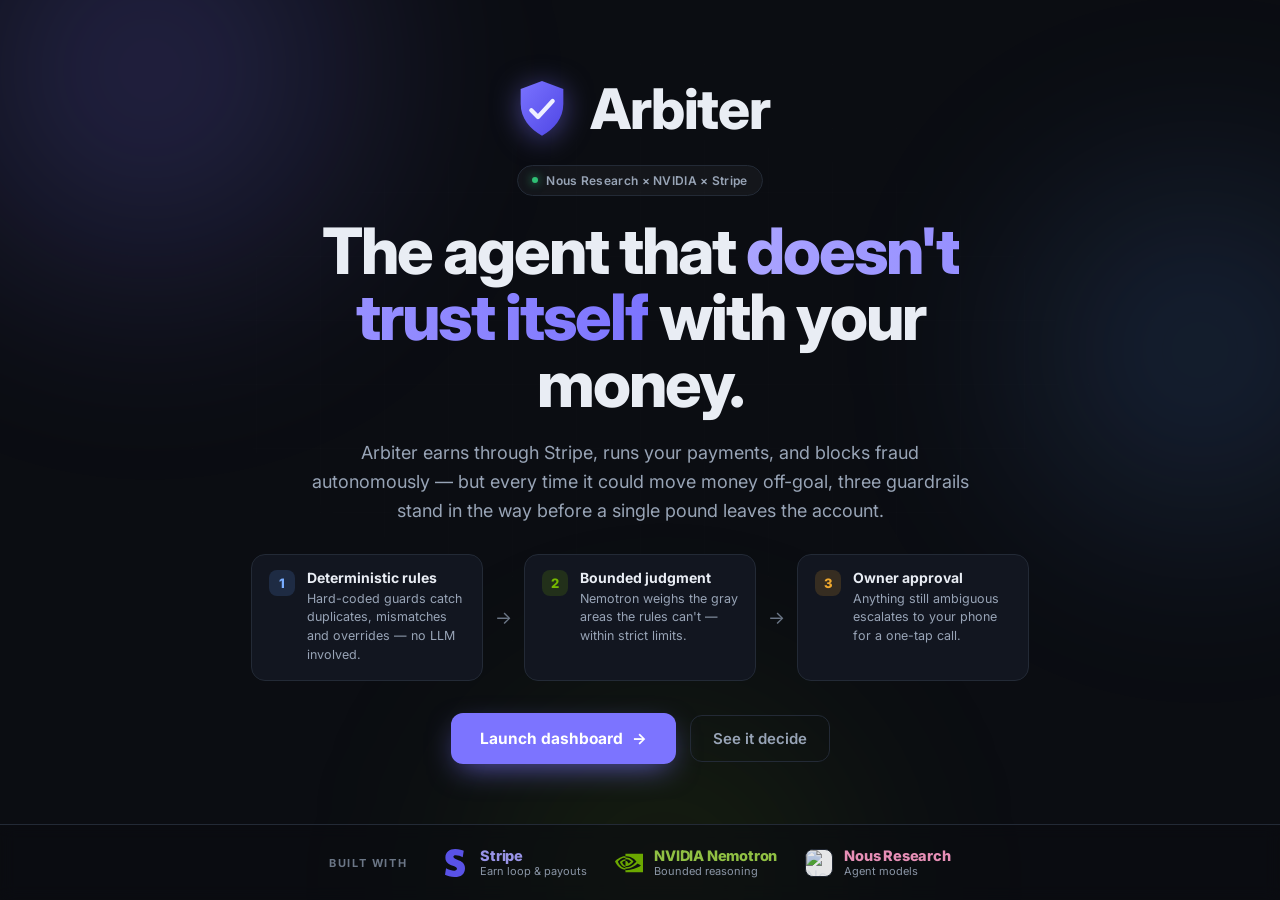
==== commit 23108796: "feat: enhance live timeline functionality and update dashboard styles" ====
--- a/dashboard/index.html
+++ b/dashboard/index.html
@@ -4,6 +4,7 @@
   <meta charset="UTF-8" />
   <meta name="viewport" content="width=device-width, initial-scale=1.0" />
   <title>Arbiter — Autonomous payment ops, on a leash</title>
+  <link rel="icon" href="data:image/svg+xml,%3Csvg xmlns='http://www.w3.org/2000/svg' viewBox='0 0 48 48'%3E%3Cpath d='M24 3l16 6v11c0 11-7 19-16 24C15 39 8 31 8 20V9l16-6z' fill='%237a73ff'/%3E%3Cpath d='M16 25l5 5 11-12' fill='none' stroke='%23eef0ff' stroke-width='3.2' stroke-linecap='round' stroke-linejoin='round'/%3E%3C/svg%3E" />
   <link rel="preconnect" href="https://fonts.googleapis.com" />
   <link rel="preconnect" href="https://fonts.gstatic.com" crossorigin />
   <link href="https://fonts.googleapis.com/css2?family=Inter:wght@400;500;600;700;800;900&family=JetBrains+Mono:wght@400;500&display=swap" rel="stylesheet" />
@@ -56,25 +57,6 @@
       mask-image: radial-gradient(ellipse 80% 60% at 50% 40%, #000 30%, transparent 75%);
     }
 
-    /* ---- top bar (branding always visible) ---- */
-    .topbar {
-      position: relative; z-index: 3;
-      display: flex; align-items: center; justify-content: space-between;
-      padding: 22px 30px;
-      max-width: 1180px; width: 100%; margin: 0 auto;
-    }
-    .brand { display: flex; align-items: center; gap: 11px; }
-    .brand-mark { filter: drop-shadow(0 4px 14px rgba(124,116,255,0.5)); }
-    .brand-text h1 { margin: 0; font-size: 19px; font-weight: 800; letter-spacing: -0.4px; line-height: 1; }
-    .brand-text h1 span { background: linear-gradient(90deg, var(--accent), #aaa4ff); -webkit-background-clip: text; background-clip: text; -webkit-text-fill-color: transparent; }
-    .brand-text p { margin: 3px 0 0; color: var(--faint); font-size: 11.5px; letter-spacing: 0.3px; }
-    .top-link {
-      font-size: 13.5px; font-weight: 600; color: var(--muted);
-      padding: 8px 14px; border: 1px solid var(--line-2); border-radius: 9px;
-      transition: background 0.15s, color 0.15s, border-color 0.15s;
-    }
-    .top-link:hover { background: var(--surface); color: var(--text); border-color: var(--line-2); }
-
     /* ---- hero ---- */
     .hero {
       position: relative; z-index: 2; flex: 1;
@@ -82,6 +64,10 @@
       text-align: center; padding: 40px 24px 24px; gap: 22px;
       max-width: 880px; margin: 0 auto; width: 100%;
     }
+    .hero-brand { display: inline-flex; align-items: center; gap: 16px; margin-bottom: 2px; }
+    .hero-brand .brand-mark { filter: drop-shadow(0 4px 14px rgba(124,116,255,0.5)); }
+    .hero-brand-name { margin: 0; font-size: 56px; font-weight: 800; letter-spacing: -1.2px; line-height: 1; color: var(--text); }
+    .hero-brand-name span { color: var(--text); }
     .badge {
       display: inline-flex; align-items: center; gap: 8px;
       font-size: 12px; font-weight: 600; letter-spacing: 0.3px;
@@ -100,31 +86,30 @@
       line-height: 1.6; max-width: 60ch;
     }
 
-    .pills { display: flex; flex-wrap: wrap; gap: 10px; justify-content: center; margin-top: 2px; }
-    .pill {
-      display: inline-flex; align-items: center; gap: 8px;
-      font-size: 13px; font-weight: 600; color: var(--text);
-      background: var(--surface); border: 1px solid var(--line); border-radius: 10px;
-      padding: 9px 14px;
-    }
-    .pill b { display: grid; place-items: center; width: 19px; height: 19px; border-radius: 6px; font-size: 11px; font-weight: 800; }
-    .pill-1 b { background: rgba(91,155,255,0.16); color: #79adff; }
-    .pill-2 b { background: rgba(118,185,0,0.16); color: var(--nvidia); }
-    .pill-3 b { background: rgba(240,169,46,0.16); color: #f0a92e; }
-
-    .cta-row { display: flex; flex-wrap: wrap; gap: 12px; justify-content: center; margin-top: 8px; }
+    .steps { display: flex; align-items: stretch; justify-content: center; flex-wrap: wrap; gap: 12px; margin-top: 6px; }
+    .step { display: flex; align-items: flex-start; gap: 12px; text-align: left; background: var(--surface); border: 1px solid var(--line); border-radius: 14px; padding: 15px 17px; flex: 1 1 200px; max-width: 232px; transition: border-color 0.18s, transform 0.18s; }
+    .step:hover { border-color: var(--line-2); transform: translateY(-2px); }
+    .step-num { display: grid; place-items: center; width: 26px; height: 26px; border-radius: 8px; font-size: 13px; font-weight: 800; flex: 0 0 auto; }
+    .step-1 .step-num { background: rgba(91,155,255,0.16); color: #79adff; }
+    .step-2 .step-num { background: rgba(118,185,0,0.16); color: var(--nvidia); }
+    .step-3 .step-num { background: rgba(240,169,46,0.16); color: #f0a92e; }
+    .step-title { font-size: 14px; font-weight: 700; color: var(--text); line-height: 1.2; }
+    .step-desc { font-size: 12.5px; color: var(--muted); line-height: 1.5; margin-top: 3px; }
+    .step-arrow { align-self: center; color: var(--faint); font-size: 18px; flex: 0 0 auto; }
+
+    .cta-row { display: flex; flex-wrap: wrap; gap: 14px; align-items: center; justify-content: center; margin-top: 10px; }
     .btn {
       display: inline-flex; align-items: center; gap: 9px;
       font-size: 15px; font-weight: 700; font-family: inherit;
       padding: 13px 22px; border-radius: 12px; cursor: pointer;
-      border: 1px solid transparent; transition: transform 0.12s, box-shadow 0.18s, background 0.18s, border-color 0.18s;
-    }
-    .btn-primary { background: var(--accent); color: #fff; box-shadow: 0 10px 30px -8px rgba(124,116,255,0.7); }
+      border: 1px solid transparent; transition: transform 0.12s, box-shadow 0.18s, background 0.18s, border-color 0.18s, color 0.18s;
+    }
+    .btn-primary { background: var(--accent); color: #fff; font-size: 15.5px; padding: 15px 28px; box-shadow: 0 10px 30px -8px rgba(124,116,255,0.7); }
     .btn-primary:hover { background: #8b83ff; transform: translateY(-2px); box-shadow: 0 16px 40px -10px rgba(124,116,255,0.8); }
     .btn-primary .arrow { transition: transform 0.18s; }
     .btn-primary:hover .arrow { transform: translateX(4px); }
-    .btn-ghost { background: transparent; color: var(--text); border-color: var(--line-2); }
-    .btn-ghost:hover { background: var(--surface); transform: translateY(-2px); }
+    .btn-ghost { background: transparent; color: var(--muted); border-color: var(--line); font-weight: 600; }
+    .btn-ghost:hover { background: var(--surface); color: var(--text); border-color: var(--line-2); transform: translateY(-2px); }
 
     /* ---- tech strip ---- */
     .tech {
@@ -165,9 +150,12 @@
     @keyframes float { 0%,100% { transform: translateY(0); } 50% { transform: translateY(-7px); } }
     @media (prefers-reduced-motion: reduce) { .reveal, .float { animation: none; opacity: 1; transform: none; } }
 
+    @media (max-width: 620px) {
+      .steps { flex-direction: column; align-items: stretch; }
+      .step { max-width: none; }
+      .step-arrow { display: none; }
+    }
     @media (max-width: 560px) {
-      .topbar { padding: 18px 18px; }
-      .brand-text p { display: none; }
       .tech-inner { flex-direction: column; gap: 16px; }
     }
   </style>
@@ -185,22 +173,16 @@
     </linearGradient>
   </defs></svg>
 
-  <!-- Top bar -->
-  <header class="topbar reveal d1">
-    <a class="brand" href="dashboard.html">
-      <svg class="brand-mark" viewBox="0 0 48 48" width="34" height="34" aria-hidden="true">
+  <!-- Hero -->
+  <main class="hero">
+    <a class="hero-brand reveal d1" href="dashboard.html" aria-label="Arbiter">
+      <svg class="brand-mark" viewBox="0 0 48 48" width="64" height="64" aria-hidden="true">
         <path d="M24 3l16 6v11c0 11-7 19-16 24C15 39 8 31 8 20V9l16-6z" fill="url(#lg)"/>
         <path d="M16 25l5 5 11-12" fill="none" stroke="#eef0ff" stroke-width="3.2" stroke-linecap="round" stroke-linejoin="round"/>
       </svg>
-      <div class="brand-text">
-        <h1>Arb<span>iter</span></h1>
-        <p>Payment-ops agent</p>
-      </div>
+      <h1 class="hero-brand-name">Arb<span>iter</span></h1>
     </a>
-  </header>
-
-  <!-- Hero -->
-  <main class="hero">
+
     <span class="badge reveal d2"><span class="dot"></span> Nous Research × NVIDIA × Stripe</span>
 
     <h2 class="reveal d2">The agent that <span class="grad">doesn't trust itself</span> with your money.</h2>
@@ -211,10 +193,30 @@
       single pound leaves the account.
     </p>
 
-    <div class="pills reveal d4">
-      <span class="pill pill-1"><b>1</b> Deterministic rules</span>
-      <span class="pill pill-2"><b>2</b> Bounded judgment</span>
-      <span class="pill pill-3"><b>3</b> Owner approval</span>
+    <div class="steps reveal d4">
+      <div class="step step-1">
+        <span class="step-num">1</span>
+        <div class="step-body">
+          <div class="step-title">Deterministic rules</div>
+          <div class="step-desc">Hard-coded guards catch duplicates, mismatches and overrides — no LLM involved.</div>
+        </div>
+      </div>
+      <span class="step-arrow" aria-hidden="true">→</span>
+      <div class="step step-2">
+        <span class="step-num">2</span>
+        <div class="step-body">
+          <div class="step-title">Bounded judgment</div>
+          <div class="step-desc">Nemotron weighs the gray areas the rules can't — within strict limits.</div>
+        </div>
+      </div>
+      <span class="step-arrow" aria-hidden="true">→</span>
+      <div class="step step-3">
+        <span class="step-num">3</span>
+        <div class="step-body">
+          <div class="step-title">Owner approval</div>
+          <div class="step-desc">Anything still ambiguous escalates to your phone for a one-tap call.</div>
+        </div>
+      </div>
     </div>
 
     <div class="cta-row reveal d5">
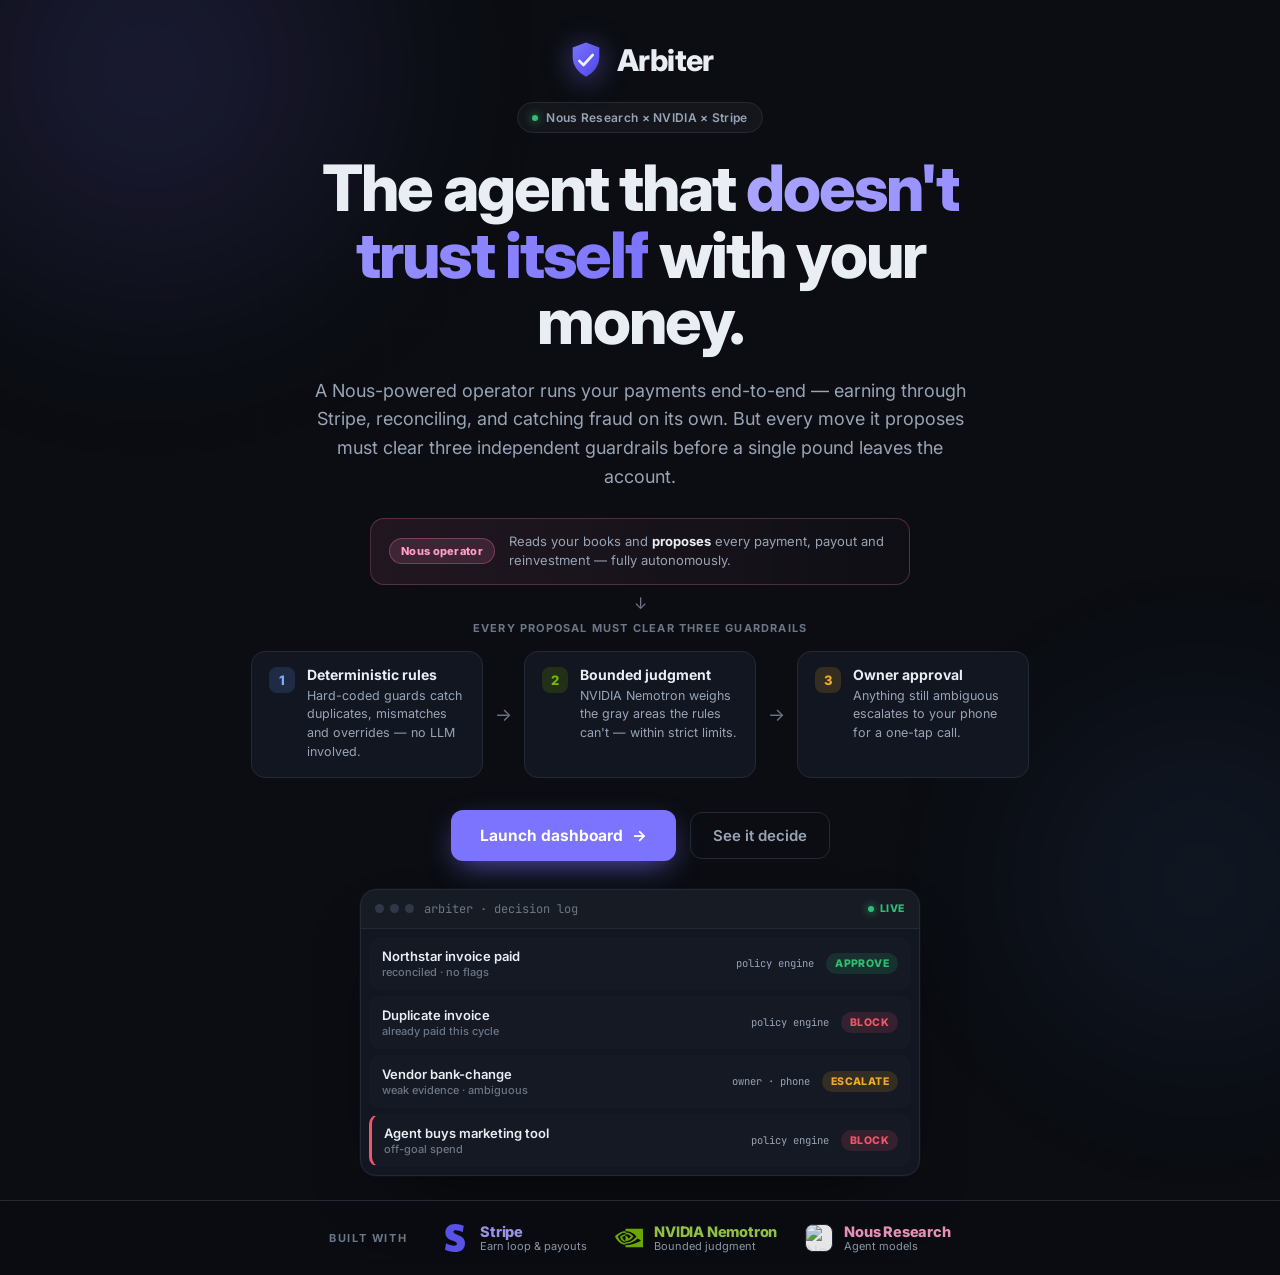
==== commit 1f4933b6: "feat: update dashboard layout and enhance operator flow presentation" ====
--- a/dashboard/index.html
+++ b/dashboard/index.html
@@ -43,10 +43,9 @@
     a { color: inherit; text-decoration: none; }
 
     /* ---- ambient background ---- */
-    .orb { position: fixed; border-radius: 50%; filter: blur(90px); opacity: 0.5; pointer-events: none; z-index: 0; }
-    .orb-1 { width: 620px; height: 620px; top: -240px; left: -160px; background: radial-gradient(circle, rgba(124,116,255,0.55), transparent 70%); }
-    .orb-2 { width: 520px; height: 520px; top: 10%; right: -180px; background: radial-gradient(circle, rgba(91,155,255,0.4), transparent 70%); }
-    .orb-3 { width: 560px; height: 560px; bottom: -260px; left: 30%; background: radial-gradient(circle, rgba(118,185,0,0.28), transparent 70%); }
+    .orb { position: fixed; border-radius: 50%; filter: blur(90px); opacity: 0.38; pointer-events: none; z-index: 0; }
+    .orb-1 { width: 620px; height: 620px; top: -240px; left: -160px; background: radial-gradient(circle, rgba(124,116,255,0.5), transparent 70%); }
+    .orb-2 { width: 480px; height: 480px; bottom: -220px; right: -160px; background: radial-gradient(circle, rgba(91,155,255,0.32), transparent 70%); }
     .grid-overlay {
       position: fixed; inset: 0; z-index: 0; pointer-events: none; opacity: 0.4;
       background-image:
@@ -64,9 +63,9 @@
       text-align: center; padding: 40px 24px 24px; gap: 22px;
       max-width: 880px; margin: 0 auto; width: 100%;
     }
-    .hero-brand { display: inline-flex; align-items: center; gap: 16px; margin-bottom: 2px; }
+    .hero-brand { display: inline-flex; align-items: center; gap: 11px; margin-bottom: 0; }
     .hero-brand .brand-mark { filter: drop-shadow(0 4px 14px rgba(124,116,255,0.5)); }
-    .hero-brand-name { margin: 0; font-size: 56px; font-weight: 800; letter-spacing: -1.2px; line-height: 1; color: var(--text); }
+    .hero-brand-name { margin: 0; font-size: 30px; font-weight: 800; letter-spacing: -0.6px; line-height: 1; color: var(--text); }
     .hero-brand-name span { color: var(--text); }
     .badge {
       display: inline-flex; align-items: center; gap: 8px;
@@ -97,6 +96,14 @@
     .step-desc { font-size: 12.5px; color: var(--muted); line-height: 1.5; margin-top: 3px; }
     .step-arrow { align-self: center; color: var(--faint); font-size: 18px; flex: 0 0 auto; }
 
+    .flow { display: flex; flex-direction: column; align-items: center; gap: 10px; margin-top: 4px; width: 100%; }
+    .operator { display: flex; align-items: center; gap: 14px; text-align: left; background: linear-gradient(90deg, rgba(255,126,182,0.09), rgba(255,126,182,0.02)); border: 1px solid rgba(255,126,182,0.25); border-radius: 14px; padding: 13px 18px; max-width: 540px; }
+    .op-badge { flex: 0 0 auto; font-size: 11px; font-weight: 800; letter-spacing: 0.3px; color: #ff9ec9; background: rgba(255,126,182,0.14); border: 1px solid rgba(255,126,182,0.3); border-radius: 999px; padding: 5px 11px; white-space: nowrap; }
+    .op-text { margin: 0; font-size: 13px; color: var(--muted); line-height: 1.5; }
+    .op-text b { color: var(--text); font-weight: 700; }
+    .flow-arrow { color: var(--faint); font-size: 16px; line-height: 1; }
+    .leash-cap { font-size: 11px; text-transform: uppercase; letter-spacing: 1.2px; color: var(--faint); font-weight: 700; }
+
     .cta-row { display: flex; flex-wrap: wrap; gap: 14px; align-items: center; justify-content: center; margin-top: 10px; }
     .btn {
       display: inline-flex; align-items: center; gap: 9px;
@@ -110,6 +117,33 @@
     .btn-primary:hover .arrow { transform: translateX(4px); }
     .btn-ghost { background: transparent; color: var(--muted); border-color: var(--line); font-weight: 600; }
     .btn-ghost:hover { background: var(--surface); color: var(--text); border-color: var(--line-2); transform: translateY(-2px); }
+
+    /* ---- product preview ---- */
+    .preview { width: 100%; max-width: 560px; margin: 6px auto 0; }
+    .preview-frame { background: var(--surface); border: 1px solid var(--line); border-radius: 16px; overflow: hidden; box-shadow: 0 30px 80px -40px rgba(0,0,0,0.9), 0 0 0 1px rgba(124,116,255,0.05); text-align: left; }
+    .preview-bar { display: flex; align-items: center; gap: 10px; padding: 11px 14px; border-bottom: 1px solid var(--line); background: rgba(255,255,255,0.02); }
+    .preview-bar .dots { display: inline-flex; gap: 6px; }
+    .preview-bar .dots i { width: 9px; height: 9px; border-radius: 50%; background: var(--line-2); display: block; }
+    .preview-title { font-family: "JetBrains Mono", monospace; font-size: 12px; color: var(--faint); }
+    .preview-live { margin-left: auto; display: inline-flex; align-items: center; gap: 6px; font-size: 10.5px; font-weight: 800; color: var(--approve); letter-spacing: 0.6px; }
+    .preview-live .lp { width: 6px; height: 6px; border-radius: 50%; background: var(--approve); box-shadow: 0 0 8px var(--approve); animation: blink 1.6s ease-in-out infinite; }
+    @keyframes blink { 0%,100% { opacity: 1; } 50% { opacity: 0.3; } }
+    .preview-body { padding: 8px; display: flex; flex-direction: column; gap: 6px; }
+    .prow { display: grid; grid-template-columns: 1fr auto auto; align-items: center; gap: 12px; padding: 10px 12px; border-radius: 10px; background: rgba(255,255,255,0.015); border: 1px solid transparent; opacity: 0; transform: translateY(8px); animation: prow-in 0.5s cubic-bezier(0.2,0.7,0.2,1) forwards; }
+    .prow .ev { font-size: 13px; font-weight: 600; color: var(--text); }
+    .prow .ev small { display: block; font-size: 11px; font-weight: 500; color: var(--faint); margin-top: 1px; }
+    .prow .by { font-size: 10.5px; color: var(--muted); font-family: "JetBrains Mono", monospace; white-space: nowrap; }
+    .pill { font-size: 10.5px; font-weight: 800; letter-spacing: 0.4px; padding: 4px 9px; border-radius: 999px; white-space: nowrap; }
+    .pill-approve { color: var(--approve); background: rgba(47,191,116,0.14); }
+    .pill-block { color: #f0566b; background: rgba(240,86,107,0.14); }
+    .pill-escalate { color: #f0a92e; background: rgba(240,169,46,0.14); }
+    .prow-1 { animation-delay: 0.55s; }
+    .prow-2 { animation-delay: 0.75s; }
+    .prow-3 { animation-delay: 0.95s; }
+    .prow-4 { animation-delay: 1.15s; }
+    @keyframes prow-in { to { opacity: 1; transform: none; } }
+    .prow-hero { border-left: 3px solid #f0566b; animation: prow-in 0.5s cubic-bezier(0.2,0.7,0.2,1) 1.15s forwards, hero-flash 1.6s ease-out 1.75s 2; }
+    @keyframes hero-flash { 0% { background: rgba(240,86,107,0.2); } 100% { background: rgba(255,255,255,0.015); } }
 
     /* ---- tech strip ---- */
     .tech {
@@ -148,12 +182,17 @@
     @keyframes rise { to { opacity: 1; transform: none; } }
     .float { animation: float 5s ease-in-out infinite; }
     @keyframes float { 0%,100% { transform: translateY(0); } 50% { transform: translateY(-7px); } }
-    @media (prefers-reduced-motion: reduce) { .reveal, .float { animation: none; opacity: 1; transform: none; } }
+    @media (prefers-reduced-motion: reduce) { .reveal, .float, .prow, .prow-hero { animation: none; opacity: 1; transform: none; } .preview-live .lp { animation: none; } }
 
     @media (max-width: 620px) {
       .steps { flex-direction: column; align-items: stretch; }
       .step { max-width: none; }
       .step-arrow { display: none; }
+      .operator { flex-direction: column; align-items: flex-start; gap: 8px; }
+    }
+    @media (max-width: 440px) {
+      .prow .by { display: none; }
+      .prow { grid-template-columns: 1fr auto; }
     }
     @media (max-width: 560px) {
       .tech-inner { flex-direction: column; gap: 16px; }
@@ -163,7 +202,6 @@
 <body>
   <div class="orb orb-1"></div>
   <div class="orb orb-2"></div>
-  <div class="orb orb-3"></div>
   <div class="grid-overlay"></div>
 
   <!-- Shared brand gradient -->
@@ -176,7 +214,7 @@
   <!-- Hero -->
   <main class="hero">
     <a class="hero-brand reveal d1" href="dashboard.html" aria-label="Arbiter">
-      <svg class="brand-mark" viewBox="0 0 48 48" width="64" height="64" aria-hidden="true">
+      <svg class="brand-mark" viewBox="0 0 48 48" width="40" height="40" aria-hidden="true">
         <path d="M24 3l16 6v11c0 11-7 19-16 24C15 39 8 31 8 20V9l16-6z" fill="url(#lg)"/>
         <path d="M16 25l5 5 11-12" fill="none" stroke="#eef0ff" stroke-width="3.2" stroke-linecap="round" stroke-linejoin="round"/>
       </svg>
@@ -188,33 +226,41 @@
     <h2 class="reveal d2">The agent that <span class="grad">doesn't trust itself</span> with your money.</h2>
 
     <p class="sub reveal d3">
-      Arbiter earns through Stripe, runs your payments, and blocks fraud autonomously —
-      but every time it could move money off-goal, three guardrails stand in the way before a
-      single pound leaves the account.
+      A Nous-powered operator runs your payments end-to-end — earning through Stripe, reconciling,
+      and catching fraud on its own. But every move it proposes must clear three independent
+      guardrails before a single pound leaves the account.
     </p>
 
-    <div class="steps reveal d4">
-      <div class="step step-1">
-        <span class="step-num">1</span>
-        <div class="step-body">
-          <div class="step-title">Deterministic rules</div>
-          <div class="step-desc">Hard-coded guards catch duplicates, mismatches and overrides — no LLM involved.</div>
-        </div>
+    <div class="flow reveal d4">
+      <div class="operator">
+        <span class="op-badge">Nous operator</span>
+        <p class="op-text">Reads your books and <b>proposes</b> every payment, payout and reinvestment — fully autonomously.</p>
       </div>
-      <span class="step-arrow" aria-hidden="true">→</span>
-      <div class="step step-2">
-        <span class="step-num">2</span>
-        <div class="step-body">
-          <div class="step-title">Bounded judgment</div>
-          <div class="step-desc">Nemotron weighs the gray areas the rules can't — within strict limits.</div>
-        </div>
-      </div>
-      <span class="step-arrow" aria-hidden="true">→</span>
-      <div class="step step-3">
-        <span class="step-num">3</span>
-        <div class="step-body">
-          <div class="step-title">Owner approval</div>
-          <div class="step-desc">Anything still ambiguous escalates to your phone for a one-tap call.</div>
+      <span class="flow-arrow" aria-hidden="true">↓</span>
+      <div class="leash-cap">Every proposal must clear three guardrails</div>
+      <div class="steps">
+        <div class="step step-1">
+          <span class="step-num">1</span>
+          <div class="step-body">
+            <div class="step-title">Deterministic rules</div>
+            <div class="step-desc">Hard-coded guards catch duplicates, mismatches and overrides — no LLM involved.</div>
+          </div>
+        </div>
+        <span class="step-arrow" aria-hidden="true">→</span>
+        <div class="step step-2">
+          <span class="step-num">2</span>
+          <div class="step-body">
+            <div class="step-title">Bounded judgment</div>
+            <div class="step-desc">NVIDIA Nemotron weighs the gray areas the rules can't — within strict limits.</div>
+          </div>
+        </div>
+        <span class="step-arrow" aria-hidden="true">→</span>
+        <div class="step step-3">
+          <span class="step-num">3</span>
+          <div class="step-body">
+            <div class="step-title">Owner approval</div>
+            <div class="step-desc">Anything still ambiguous escalates to your phone for a one-tap call.</div>
+          </div>
         </div>
       </div>
     </div>
@@ -222,6 +268,38 @@
     <div class="cta-row reveal d5">
       <a class="btn btn-primary" href="dashboard.html">Launch dashboard <span class="arrow">→</span></a>
       <a class="btn btn-ghost" href="dashboard.html#/overview">See it decide</a>
+    </div>
+
+    <div class="preview reveal d6" aria-hidden="true">
+      <div class="preview-frame">
+        <div class="preview-bar">
+          <span class="dots"><i></i><i></i><i></i></span>
+          <span class="preview-title">arbiter · decision log</span>
+          <span class="preview-live"><span class="lp"></span> LIVE</span>
+        </div>
+        <div class="preview-body">
+          <div class="prow prow-1">
+            <span class="ev">Northstar invoice paid<small>reconciled · no flags</small></span>
+            <span class="by">policy engine</span>
+            <span class="pill pill-approve">APPROVE</span>
+          </div>
+          <div class="prow prow-2">
+            <span class="ev">Duplicate invoice<small>already paid this cycle</small></span>
+            <span class="by">policy engine</span>
+            <span class="pill pill-block">BLOCK</span>
+          </div>
+          <div class="prow prow-3">
+            <span class="ev">Vendor bank-change<small>weak evidence · ambiguous</small></span>
+            <span class="by">owner · phone</span>
+            <span class="pill pill-escalate">ESCALATE</span>
+          </div>
+          <div class="prow prow-4 prow-hero">
+            <span class="ev">Agent buys marketing tool<small>off-goal spend</small></span>
+            <span class="by">policy engine</span>
+            <span class="pill pill-block">BLOCK</span>
+          </div>
+        </div>
+      </div>
     </div>
   </main>
 
@@ -241,7 +319,7 @@
           <span class="logo-mark mark-nvidia">
             <svg viewBox="0 0 24 24" fill="currentColor" role="img" aria-label="NVIDIA"><path d="M8.948 8.798v-1.43a6.7 6.7 0 0 1 .424-.018c3.922-.124 6.493 3.374 6.493 3.374s-2.774 3.851-5.75 3.851a3.61 3.61 0 0 1-1.158-.185v-4.346c1.528.185 1.837.857 2.747 2.385l2.04-1.714s-1.492-1.952-4-1.952a6.016 6.016 0 0 0-.796.035m0-4.735v2.138l.424-.027c5.45-.185 9.01 4.47 9.01 4.47s-4.08 4.964-8.33 4.964c-.37 0-.733-.034-1.095-.097v1.325c.3.038.61.062.91.062 3.957 0 6.82-2.022 9.594-4.409.46.371 2.345 1.265 2.733 1.66-2.636 2.207-8.78 3.984-12.256 3.984-.335 0-.657-.02-.975-.05v1.864H24V4.063H8.948zm0 10.326v1.131c-3.657-.652-4.673-4.454-4.673-4.454s1.756-1.944 4.673-2.26v1.237l-.006-.001c-1.531-.184-2.726 1.245-2.726 1.245s.671 2.405 2.732 3.101M2.456 10.731s2.167-3.198 6.498-3.53V6.034C4.158 6.43 0 10.42 0 10.42s2.353 6.804 8.948 7.426v-1.243c-4.84-.607-6.492-5.872-6.492-5.872z"/></svg>
           </span>
-          <span class="logo-text"><div class="logo-name name-nvidia">NVIDIA Nemotron</div><div class="logo-role">Bounded reasoning</div></span>
+          <span class="logo-text"><div class="logo-name name-nvidia">NVIDIA Nemotron</div><div class="logo-role">Bounded judgment</div></span>
         </div>
 
         <div class="logo">
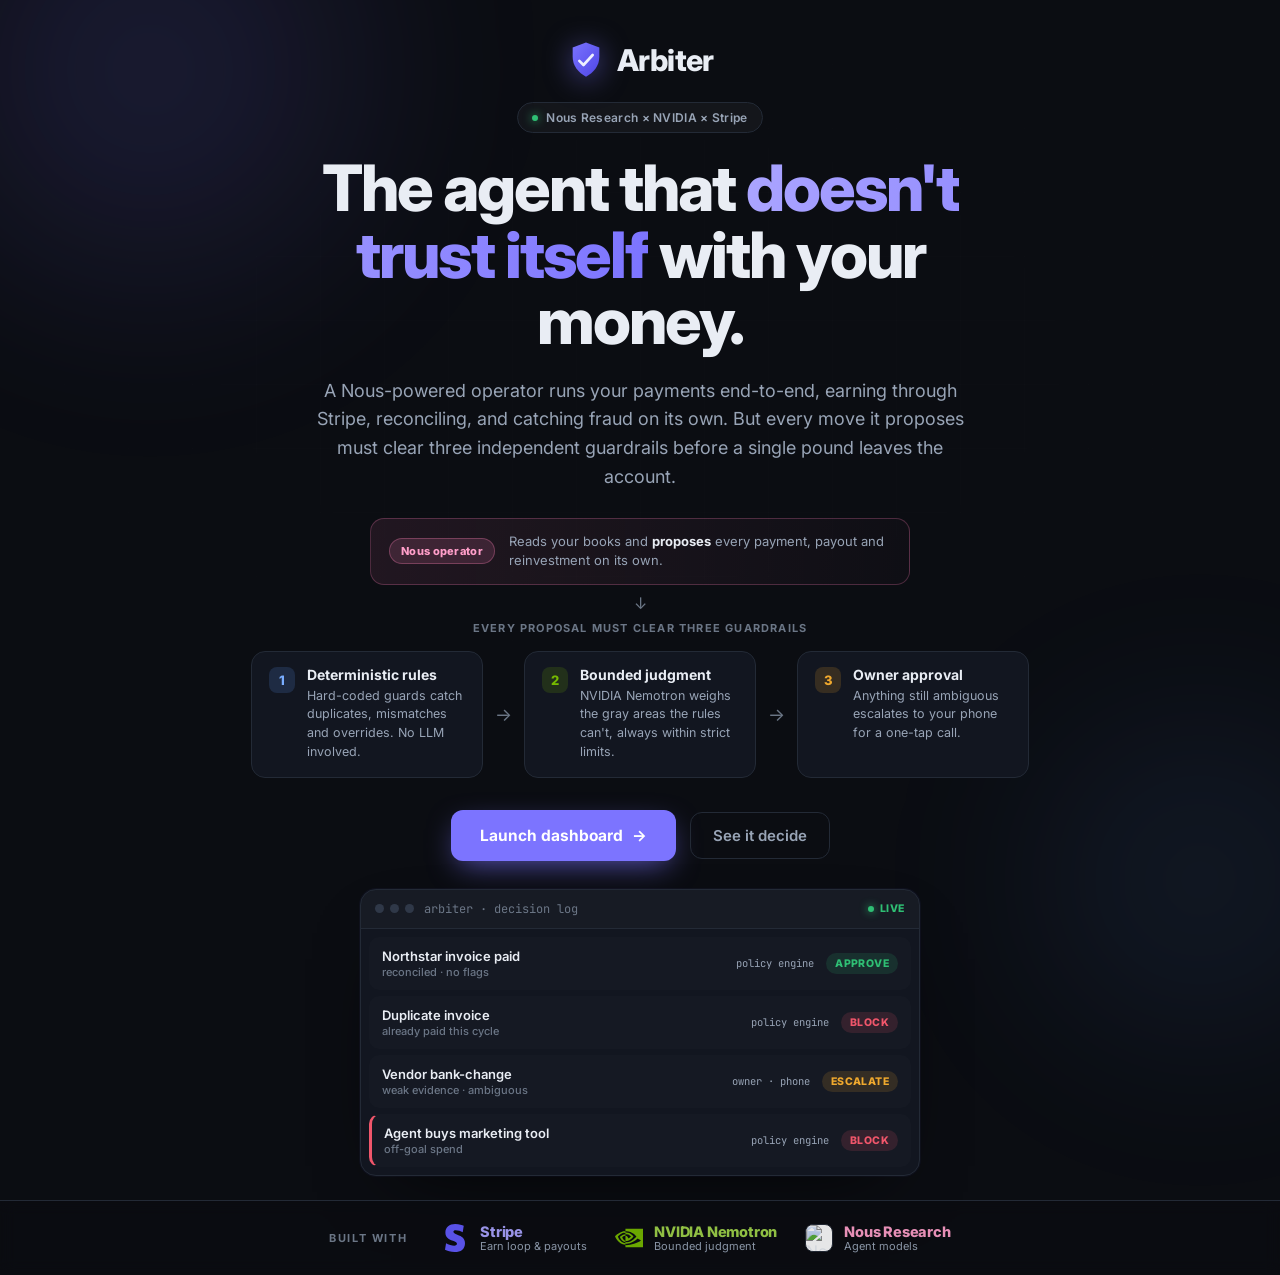
==== commit 1dc5c37e: "fix: standardize placeholder text and improve sentence structure in dashboard files" ====
--- a/dashboard/index.html
+++ b/dashboard/index.html
@@ -3,7 +3,7 @@
 <head>
   <meta charset="UTF-8" />
   <meta name="viewport" content="width=device-width, initial-scale=1.0" />
-  <title>Arbiter — Autonomous payment ops, on a leash</title>
+  <title>Arbiter: Autonomous payment ops, on a leash</title>
   <link rel="icon" href="data:image/svg+xml,%3Csvg xmlns='http://www.w3.org/2000/svg' viewBox='0 0 48 48'%3E%3Cpath d='M24 3l16 6v11c0 11-7 19-16 24C15 39 8 31 8 20V9l16-6z' fill='%237a73ff'/%3E%3Cpath d='M16 25l5 5 11-12' fill='none' stroke='%23eef0ff' stroke-width='3.2' stroke-linecap='round' stroke-linejoin='round'/%3E%3C/svg%3E" />
   <link rel="preconnect" href="https://fonts.googleapis.com" />
   <link rel="preconnect" href="https://fonts.gstatic.com" crossorigin />
@@ -226,7 +226,7 @@
     <h2 class="reveal d2">The agent that <span class="grad">doesn't trust itself</span> with your money.</h2>
 
     <p class="sub reveal d3">
-      A Nous-powered operator runs your payments end-to-end — earning through Stripe, reconciling,
+      A Nous-powered operator runs your payments end-to-end, earning through Stripe, reconciling,
       and catching fraud on its own. But every move it proposes must clear three independent
       guardrails before a single pound leaves the account.
     </p>
@@ -234,7 +234,7 @@
     <div class="flow reveal d4">
       <div class="operator">
         <span class="op-badge">Nous operator</span>
-        <p class="op-text">Reads your books and <b>proposes</b> every payment, payout and reinvestment — fully autonomously.</p>
+        <p class="op-text">Reads your books and <b>proposes</b> every payment, payout and reinvestment on its own.</p>
       </div>
       <span class="flow-arrow" aria-hidden="true">↓</span>
       <div class="leash-cap">Every proposal must clear three guardrails</div>
@@ -243,7 +243,7 @@
           <span class="step-num">1</span>
           <div class="step-body">
             <div class="step-title">Deterministic rules</div>
-            <div class="step-desc">Hard-coded guards catch duplicates, mismatches and overrides — no LLM involved.</div>
+            <div class="step-desc">Hard-coded guards catch duplicates, mismatches and overrides. No LLM involved.</div>
           </div>
         </div>
         <span class="step-arrow" aria-hidden="true">→</span>
@@ -251,7 +251,7 @@
           <span class="step-num">2</span>
           <div class="step-body">
             <div class="step-title">Bounded judgment</div>
-            <div class="step-desc">NVIDIA Nemotron weighs the gray areas the rules can't — within strict limits.</div>
+            <div class="step-desc">NVIDIA Nemotron weighs the gray areas the rules can't, always within strict limits.</div>
           </div>
         </div>
         <span class="step-arrow" aria-hidden="true">→</span>
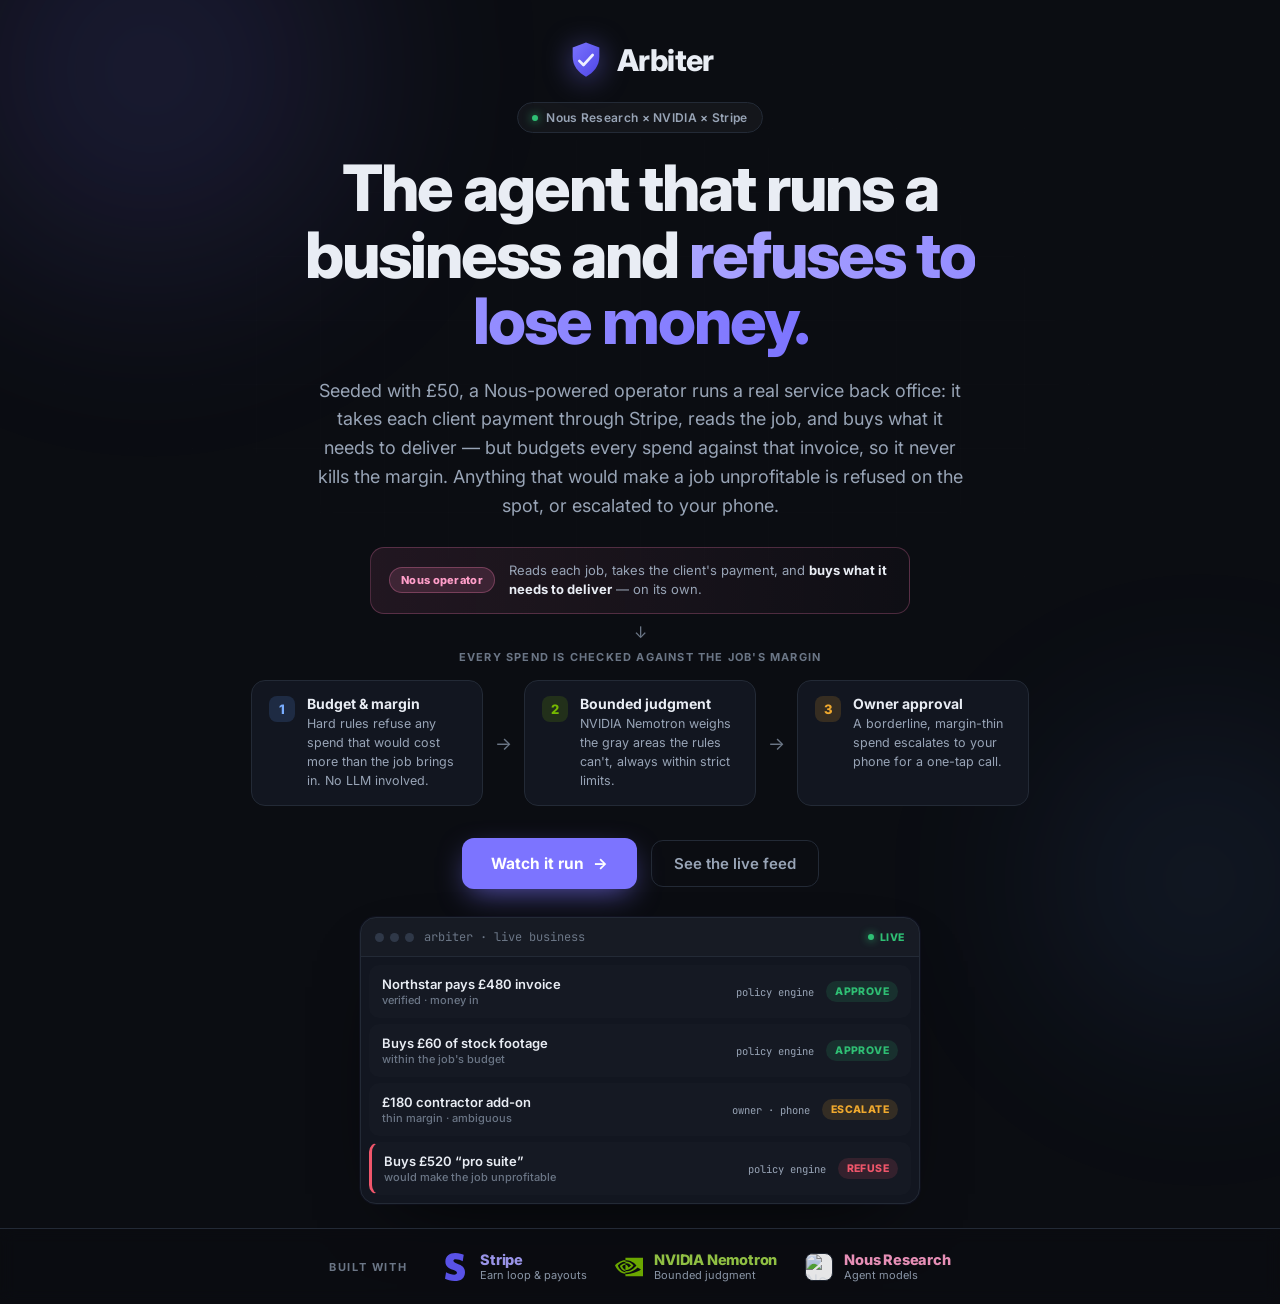
==== commit 42842cf8: "pivoted to new idea" ====
--- a/dashboard/index.html
+++ b/dashboard/index.html
@@ -3,7 +3,7 @@
 <head>
   <meta charset="UTF-8" />
   <meta name="viewport" content="width=device-width, initial-scale=1.0" />
-  <title>Arbiter: Autonomous payment ops, on a leash</title>
+  <title>Arbiter: Autonomous money-operator, running the back office</title>
   <link rel="icon" href="data:image/svg+xml,%3Csvg xmlns='http://www.w3.org/2000/svg' viewBox='0 0 48 48'%3E%3Cpath d='M24 3l16 6v11c0 11-7 19-16 24C15 39 8 31 8 20V9l16-6z' fill='%237a73ff'/%3E%3Cpath d='M16 25l5 5 11-12' fill='none' stroke='%23eef0ff' stroke-width='3.2' stroke-linecap='round' stroke-linejoin='round'/%3E%3C/svg%3E" />
   <link rel="preconnect" href="https://fonts.googleapis.com" />
   <link rel="preconnect" href="https://fonts.gstatic.com" crossorigin />
@@ -223,27 +223,28 @@
 
     <span class="badge reveal d2"><span class="dot"></span> Nous Research × NVIDIA × Stripe</span>
 
-    <h2 class="reveal d2">The agent that <span class="grad">doesn't trust itself</span> with your money.</h2>
+    <h2 class="reveal d2">The agent that runs a business and <span class="grad">refuses to lose money.</span></h2>
 
     <p class="sub reveal d3">
-      A Nous-powered operator runs your payments end-to-end, earning through Stripe, reconciling,
-      and catching fraud on its own. But every move it proposes must clear three independent
-      guardrails before a single pound leaves the account.
+      Seeded with £50, a Nous-powered operator runs a real service back office: it takes each client
+      payment through Stripe, reads the job, and buys what it needs to deliver — but budgets every spend
+      against that invoice, so it never kills the margin. Anything that would make a job unprofitable is
+      refused on the spot, or escalated to your phone.
     </p>
 
     <div class="flow reveal d4">
       <div class="operator">
         <span class="op-badge">Nous operator</span>
-        <p class="op-text">Reads your books and <b>proposes</b> every payment, payout and reinvestment on its own.</p>
+        <p class="op-text">Reads each job, takes the client's payment, and <b>buys what it needs to deliver</b> — on its own.</p>
       </div>
       <span class="flow-arrow" aria-hidden="true">↓</span>
-      <div class="leash-cap">Every proposal must clear three guardrails</div>
+      <div class="leash-cap">Every spend is checked against the job's margin</div>
       <div class="steps">
         <div class="step step-1">
           <span class="step-num">1</span>
           <div class="step-body">
-            <div class="step-title">Deterministic rules</div>
-            <div class="step-desc">Hard-coded guards catch duplicates, mismatches and overrides. No LLM involved.</div>
+            <div class="step-title">Budget &amp; margin</div>
+            <div class="step-desc">Hard rules refuse any spend that would cost more than the job brings in. No LLM involved.</div>
           </div>
         </div>
         <span class="step-arrow" aria-hidden="true">→</span>
@@ -259,44 +260,44 @@
           <span class="step-num">3</span>
           <div class="step-body">
             <div class="step-title">Owner approval</div>
-            <div class="step-desc">Anything still ambiguous escalates to your phone for a one-tap call.</div>
+            <div class="step-desc">A borderline, margin-thin spend escalates to your phone for a one-tap call.</div>
           </div>
         </div>
       </div>
     </div>
 
     <div class="cta-row reveal d5">
-      <a class="btn btn-primary" href="dashboard.html">Launch dashboard <span class="arrow">→</span></a>
-      <a class="btn btn-ghost" href="dashboard.html#/overview">See it decide</a>
+      <a class="btn btn-primary" href="dashboard.html">Watch it run <span class="arrow">→</span></a>
+      <a class="btn btn-ghost" href="dashboard.html#/overview">See the live feed</a>
     </div>
 
     <div class="preview reveal d6" aria-hidden="true">
       <div class="preview-frame">
         <div class="preview-bar">
           <span class="dots"><i></i><i></i><i></i></span>
-          <span class="preview-title">arbiter · decision log</span>
+          <span class="preview-title">arbiter · live business</span>
           <span class="preview-live"><span class="lp"></span> LIVE</span>
         </div>
         <div class="preview-body">
           <div class="prow prow-1">
-            <span class="ev">Northstar invoice paid<small>reconciled · no flags</small></span>
+            <span class="ev">Northstar pays £480 invoice<small>verified · money in</small></span>
             <span class="by">policy engine</span>
             <span class="pill pill-approve">APPROVE</span>
           </div>
           <div class="prow prow-2">
-            <span class="ev">Duplicate invoice<small>already paid this cycle</small></span>
+            <span class="ev">Buys £60 of stock footage<small>within the job's budget</small></span>
             <span class="by">policy engine</span>
-            <span class="pill pill-block">BLOCK</span>
+            <span class="pill pill-approve">APPROVE</span>
           </div>
           <div class="prow prow-3">
-            <span class="ev">Vendor bank-change<small>weak evidence · ambiguous</small></span>
+            <span class="ev">£180 contractor add-on<small>thin margin · ambiguous</small></span>
             <span class="by">owner · phone</span>
             <span class="pill pill-escalate">ESCALATE</span>
           </div>
           <div class="prow prow-4 prow-hero">
-            <span class="ev">Agent buys marketing tool<small>off-goal spend</small></span>
+            <span class="ev">Buys £520 “pro suite”<small>would make the job unprofitable</small></span>
             <span class="by">policy engine</span>
-            <span class="pill pill-block">BLOCK</span>
+            <span class="pill pill-block">REFUSE</span>
           </div>
         </div>
       </div>
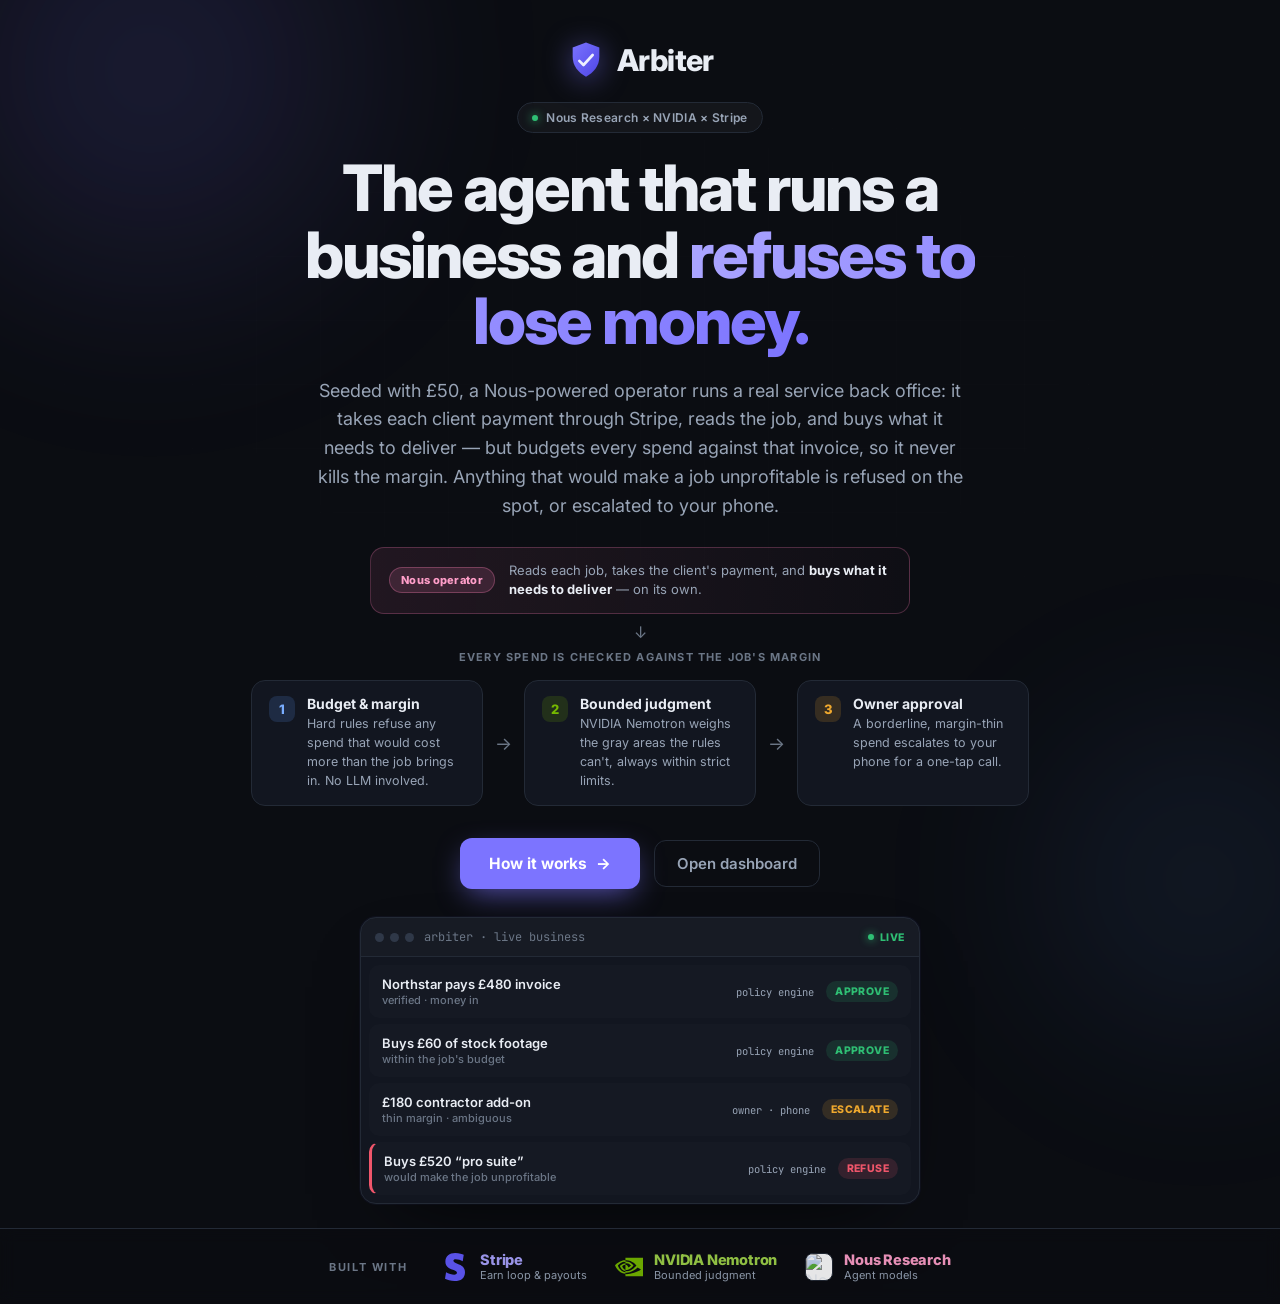
==== commit fc827937: "feat: add demo walkthrough slides Integrates Alex's demo slide deck on top of the sanitized main bra" ====
--- a/dashboard/index.html
+++ b/dashboard/index.html
@@ -267,8 +267,8 @@
     </div>
 
     <div class="cta-row reveal d5">
-      <a class="btn btn-primary" href="dashboard.html">Watch it run <span class="arrow">→</span></a>
-      <a class="btn btn-ghost" href="dashboard.html#/overview">See the live feed</a>
+      <a class="btn btn-primary" href="slides.html">How it works <span class="arrow">→</span></a>
+      <a class="btn btn-ghost" href="dashboard.html">Open dashboard</a>
     </div>
 
     <div class="preview reveal d6" aria-hidden="true">
